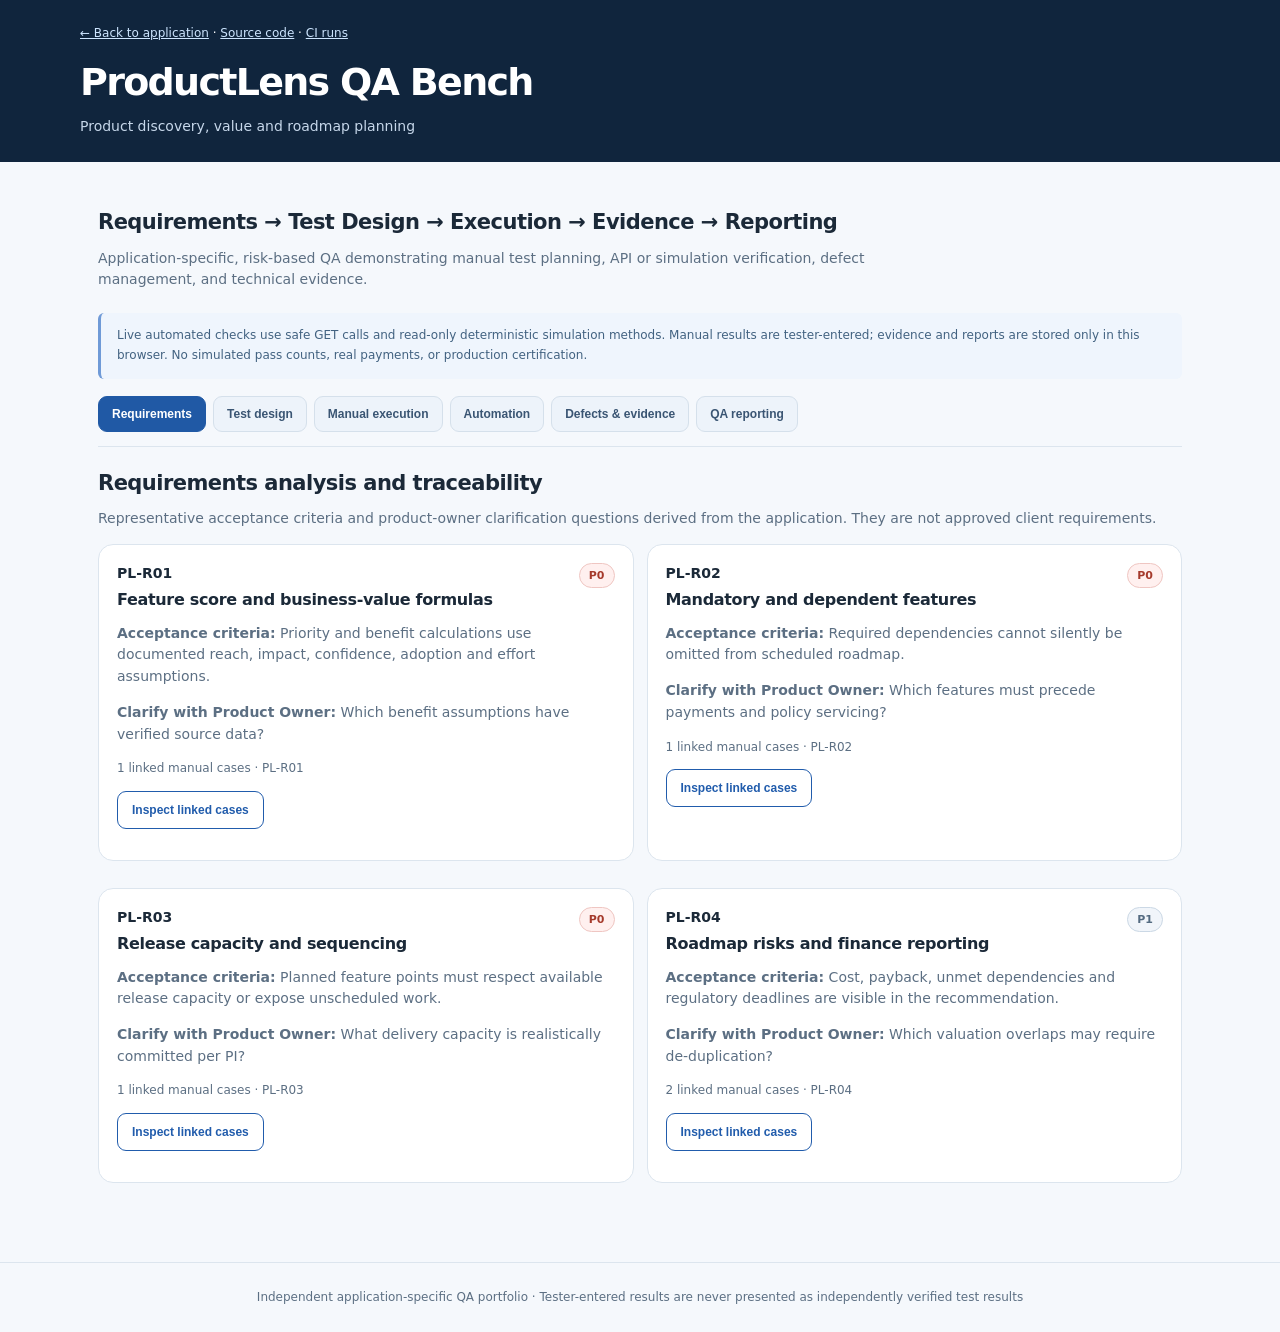
==== ProductLens/qa-bench.html @ db6dcf18 "Place QA workbench in existing deployed application directory" ====
<!doctype html>
<html lang="en"><head><meta charset="utf-8"><meta name="viewport" content="width=device-width,initial-scale=1"><meta name="robots" content="noindex"><title>ProductLens | QA Engineering Workbench</title>
<style>
:root{color-scheme:light;--ink:#1b2938;--muted:#5c6f83;--line:#dce5ee;--blue:#215cac;--paper:#fff;--bg:#f5f8fc;--green:#147b5c;--red:#a82e3e;--amber:#a65d00}
*{box-sizing:border-box}body{margin:0;background:var(--bg);color:var(--ink);font:14px/1.55 system-ui,-apple-system,Segoe UI,sans-serif}a{color:var(--blue)}header{background:#10253d;color:white;padding:24px max(18px,calc((100vw - 1120px)/2))}header a{color:#cde5ff}header .crumb{font-size:12px;margin-bottom:10px}.wrap{max-width:1120px;margin:auto;padding:24px 18px 65px}h1{margin:0 0 5px;font-size:clamp(27px,4vw,38px);letter-spacing:-.045em}h2{font-size:21px;letter-spacing:-.025em;margin:0 0 9px}h3{font-size:16px;letter-spacing:-.02em;margin:0 0 10px}h4{font-size:14px;margin:7px 0}p{margin:5px 0 14px;color:var(--muted)}.sub{color:#c6d7ea}.small{font-size:12px}.panel{background:white;border:1px solid var(--line);border-radius:15px;padding:18px;margin-bottom:14px;min-width:0}.intro{padding:20px 0 8px}.intro p{max-width:850px}.note{border-left:3px solid #6f9ad7;background:#eff5fd;color:#426281;padding:13px 16px;border-radius:6px;margin-bottom:17px;font-size:12px;line-height:1.65}.tabs{display:flex;flex-wrap:wrap;gap:7px;border-bottom:1px solid var(--line);padding:0 0 14px;margin:15px 0 20px}.tabs button{border:1px solid #d5e0eb;background:#edf3fa;padding:10px 13px;border-radius:9px;font-weight:700;color:#3a5573;cursor:pointer;font-size:12px}.tabs button[aria-selected="true"]{background:#2059a5;color:#fff;border-color:#2059a5}.grid{display:grid;grid-template-columns:repeat(2,minmax(0,1fr));gap:13px}.row{display:flex;gap:14px;align-items:flex-start;justify-content:space-between}.row>*{min-width:0}.actions{display:flex;gap:9px;flex-wrap:wrap;margin:13px 0}.btn{background:#215cac;border:1px solid #215cac;color:#fff;border-radius:9px;padding:10px 14px;font-size:12px;font-weight:700;cursor:pointer;min-height:38px}.btn.alt{background:#fff;color:#215cac}.btn:disabled{opacity:.6;cursor:default}.tag{border:1px solid #cbd8e5;border-radius:30px;padding:3px 9px;font-size:11px;font-weight:800;color:#546b81;background:#f1f5fa;display:inline-block}.tag.p0,.tag.failed{background:#fff0ef;color:#a53a2c;border-color:#efc6c2}.tag.passed{background:#ebf7f0;color:#16734b;border-color:#bee3cc}.tag.blocked{background:#fff3e2;color:#a36813;border-color:#ecd4b0}.fine{font-size:12px;color:var(--muted)}.line{padding:13px 0;border-bottom:1px solid var(--line)}.line:last-child{border:0}.line p{font-size:13px;line-height:1.65}.cardlinks{display:flex;gap:14px;flex-wrap:wrap;font-size:12px;font-weight:650}.cardlinks a{white-space:normal}.metrics{display:grid;grid-template-columns:repeat(5,minmax(0,1fr));gap:10px;margin-bottom:18px}.metric{background:#fff;border:1px solid var(--line);border-radius:11px;padding:12px}.metric strong{display:block;font-size:28px}.metric span{font-size:11px;color:var(--muted)}label{display:block;font-size:12px;font-weight:750;margin:11px 0}input,select,textarea{font:inherit;width:100%;border:1px solid #c5d4e5;border-radius:8px;padding:10px;background:white;color:var(--ink);margin:5px 0 0}input[type=file]{font-size:12px}textarea{resize:vertical}pre{background:#111f34;color:#d8ebf9;border-radius:9px;overflow:auto;padding:14px;font-size:11px;line-height:1.65;white-space:pre-wrap;overflow-wrap:anywhere}.teststep{white-space:pre-line;color:#354e68;line-height:1.7;font-size:13px}.status{font-weight:750}.status.passed{color:var(--green)}.status.failed{color:var(--red)}.status.blocked{color:var(--amber)}.state{font-weight:650;margin-left:6px}.two{display:grid;grid-template-columns:1.15fr .85fr;gap:14px}table{width:100%;border-collapse:collapse;font-size:12px}td,th{border-bottom:1px solid var(--line);text-align:left;padding:10px;vertical-align:top}th{background:#f5f8fc;color:#4d667c}.tablewrap{overflow:auto;max-width:100%}#notice:not(:empty){padding:11px 14px;margin:14px 0;background:#e9f5ed;border:1px solid #c0dfc8;border-radius:9px;color:#24563d}footer{padding:25px;border-top:1px solid var(--line);text-align:center;font-size:12px;color:var(--muted)}button:focus-visible,input:focus-visible,a:focus-visible,select:focus-visible,textarea:focus-visible{outline:3px solid #77a5dc;outline-offset:2px}
@media(max-width:780px){.two,.grid{grid-template-columns:1fr}.metrics{grid-template-columns:repeat(3,minmax(0,1fr))}}
@media(max-width:520px){.tabs{display:grid;grid-template-columns:repeat(2,minmax(0,1fr))}.tabs button{padding:10px 6px}.wrap{padding:16px 12px 45px}.panel{padding:14px}.metrics{grid-template-columns:repeat(2,minmax(0,1fr))}.row{display:block}h1{font-size:27px}}</style></head><body><header><div class="crumb"><a id="app-link" href="/">← Back to application</a> · <a id="source-link" target="_blank" rel="noopener noreferrer" href="#">Source code</a> · <a id="ci-link" target="_blank" rel="noopener noreferrer" href="#">CI runs</a></div><h1 id="project-title">QA Engineering Workbench</h1><div id="project-sub" class="sub"></div></header>
<main class="wrap"><div class="intro"><h2>Requirements → Test Design → Execution → Evidence → Reporting</h2><p>Application-specific, risk-based QA demonstrating manual test planning, API or simulation verification, defect management, and technical evidence.</p></div><div class="note">Live automated checks use safe GET calls and read-only deterministic simulation methods. Manual results are tester-entered; evidence and reports are stored only in this browser. No simulated pass counts, real payments, or production certification.</div><div class="tabs" role="tablist" aria-label="QA lifecycle sections"><button data-tab="requirements" aria-selected="true">Requirements</button><button data-tab="cases" aria-selected="false">Test design</button><button data-tab="manual" aria-selected="false">Manual execution</button><button data-tab="automation" aria-selected="false">Automation</button><button data-tab="defects" aria-selected="false">Defects & evidence</button><button data-tab="report" aria-selected="false">QA reporting</button></div><div id="notice" role="status" aria-live="polite"></div><div id="app"></div></main><footer>Independent application-specific QA portfolio · Tester-entered results are never presented as independently verified test results</footer>
<script id="qa-config" type="application/json">{"name":"ProductLens","slug":"productlens","domain":"Product discovery, value and roadmap planning","url":"https://productlens-ab9d.onrender.com/","repository":"productlens","sourceUrl":"https://github.com/sachintechpro/productlens","sourceTestsUrl":"https://github.com/sachintechpro/productlens/tree/main/ProductLens/tests","ciUrl":"https://github.com/sachintechpro/productlens/actions","requirements":[{"id":"PL-R01","title":"Feature score and business-value formulas","risk":"P0","acceptance":"Priority and benefit calculations use documented reach, impact, confidence, adoption and effort assumptions.","clarify":"Which benefit assumptions have verified source data?"},{"id":"PL-R02","title":"Mandatory and dependent features","risk":"P0","acceptance":"Required dependencies cannot silently be omitted from scheduled roadmap.","clarify":"Which features must precede payments and policy servicing?"},{"id":"PL-R03","title":"Release capacity and sequencing","risk":"P0","acceptance":"Planned feature points must respect available release capacity or expose unscheduled work.","clarify":"What delivery capacity is realistically committed per PI?"},{"id":"PL-R04","title":"Roadmap risks and finance reporting","risk":"P1","acceptance":"Cost, payback, unmet dependencies and regulatory deadlines are visible in the recommendation.","clarify":"Which valuation overlaps may require de-duplication?"}],"cases":[{"id":"PL-T01","req":"PL-R01","title":"Validate feature priority scoring","level":"Unit / financial","priority":"P0","pre":"Load default feature catalog.","steps":"1. Select feature and note reach, impact, confidence, points.\n2. Independently recompute expected priority.\n3. Compare displayed score.\n4. Adjust confidence and repeat.","expected":"Scores change consistently with inputs and do not use unbounded confidence."},{"id":"PL-T02","req":"PL-R02","title":"Missing prerequisite blocks dependent delivery","level":"Negative / E2E","priority":"P0","pre":"Choose dependent policy or vehicle feature.","steps":"1. Select downstream feature.\n2. Remove its prerequisite.\n3. Generate release plan.\n4. Inspect dependency warnings.","expected":"Prerequisite constraints are enforced or clearly surfaced; no invisible bypass."},{"id":"PL-T03","req":"PL-R03","title":"Over-capacity release is identified","level":"Boundary / planning","priority":"P0","pre":"Initial planned capacity exists.","steps":"1. Select more features than one release can hold.\n2. Recalculate sequencing.\n3. Review unscheduled work and capacity gaps.","expected":"No plan quietly exceeds defined capacity without showing a constraint."},{"id":"PL-T04","req":"PL-R04","title":"Mandatory deadline conflicts","level":"SIT / governance","priority":"P1","pre":"Regulatory milestone modeled.","steps":"1. Change feature selection to delay mandatory scope.\n2. Inspect status and warnings.\n3. Restore prerequisite items.","expected":"Deadline risks and omitted mandatory items remain explicit."},{"id":"PL-T05","req":"PL-R04","title":"Benefit totals and payback reconcile","level":"Functional / analytics","priority":"P1","pre":"Baseline roadmap selected.","steps":"1. Record annual benefits and planned costs.\n2. Apply adoption multiplier.\n3. Compare summary payback and total benefits to per-feature calculations.","expected":"Financial indicators agree with assumptions without hiding overlapping benefits."}],"automatic":[{"id":"PL-A01","title":"Product roadmap UI returns HTML","kind":"http","path":"/","expectStatus":200,"contains":"ProductLens","level":"Production smoke"},{"id":"PL-A02","title":"Feature scoring module is served","kind":"http","path":"/engine.mjs","expectStatus":200,"contains":"score","level":"Source integrity"},{"id":"PL-A03","title":"Simulation returns release sequence","kind":"esm","module":"./engine.mjs","fn":"simulate","expectKey":"releases","expectType":"object","level":"Roadmap engine"},{"id":"PL-A04","title":"Simulation reports planned cost","kind":"esm","module":"./engine.mjs","fn":"simulate","expectKey":"plannedCost","expectType":"number","level":"Financial rules"},{"id":"PL-A05","title":"Simulation reports selected feature count","kind":"esm","module":"./engine.mjs","fn":"simulate","expectKey":"selectedCount","expectType":"number","level":"Portfolio rules"}],"caveats":"ProductLens is a portfolio simulation using fictional data. Live checks are safe and read-only; manual verdicts require actual execution and evidence."}</script><script>
(() => {
'use strict';
const C=JSON.parse(document.getElementById('qa-config').textContent);
const KEY='qa-bench:'+C.slug+':v1';let state={executions:[],defects:[],evidence:[],customCases:[],auto:{}};
try{const p=JSON.parse(localStorage.getItem(KEY)||'{}');if(p&&typeof p==='object'){for(const k of Object.keys(state))if(p[k]&& (Array.isArray(state[k])?Array.isArray(p[k]):typeof p[k]==='object'))state[k]=p[k];}}catch{}
let tab='requirements',selected=(C.cases[0]||{}).id||'',showCase='',running=false;
const esc=s=>String(s==null?'':s).replace(/[&<>"']/g,ch=>({'&':'&amp;','<':'&lt;','>':'&gt;','"':'&quot;','\'':'&#39;'}[ch]));
const fmt=x=>esc(JSON.stringify(x,null,2));const cases=()=>[...C.cases,...state.customCases];
const latest=id=>state.executions.find(x=>x.caseId===id);
const count=(k)=>state.executions.filter((x,i,a)=>a.findIndex(v=>v.caseId===x.caseId)===i&&x.status===k).length;
const total=()=>cases().length;const completed=()=>new Set(state.executions.map(x=>x.caseId)).size;
function save(){try{localStorage.setItem(KEY,JSON.stringify(state));return true}catch{note('Browser storage unavailable; export your report.');return false}}
function note(s){document.querySelector('#notice').textContent=s}
function tag(v){const t=String(v||'Not run');return '<span class="tag '+(t==='P0'?'p0':t.toLowerCase().replaceAll(' ','-'))+'">'+esc(t)+'</span>'}
function renderReq(){return '<h2>Requirements analysis and traceability</h2><p>Representative acceptance criteria and product-owner clarification questions derived from the application. They are not approved client requirements.</p><div class="grid">'+C.requirements.map(r=>'<article class="panel"><div class="row"><strong>'+esc(r.id)+'</strong>'+tag(r.risk)+'</div><h3>'+esc(r.title)+'</h3><p><b>Acceptance criteria:</b> '+esc(r.acceptance)+'</p><p><b>Clarify with Product Owner:</b> '+esc(r.clarify)+'</p><div class="fine">'+cases().filter(c=>c.req===r.id).length+' linked manual cases · '+esc(r.id)+'</div><div class="actions"><button class="btn alt" data-act="req" data-id="'+esc(r.id)+'">Inspect linked cases</button></div></article>').join('')+'</div>'}
function listCases(){const req=showCase||'', filtered=cases().filter(x=>!req||x.req===req);
return '<h2>Test design repository</h2><p>Application-specific functional, integration, boundary, negative, E2E, and reliability scenarios. Tests here are specifications until executed and evidenced.</p><div class="actions"><button class="btn" data-act="add-case">+ Write test case</button><button class="btn alt" data-act="all-cases">Show all cases</button></div><div id="new-case"></div><div class="grid">'+filtered.map(x=>'<article class="panel"><div class="row"><strong>'+esc(x.id)+'</strong>'+tag(x.priority)+'</div><h3>'+esc(x.title)+'</h3><p>'+esc(x.req)+' · '+esc(x.level)+'</p><p><b>Expected:</b> '+esc(x.expected)+'</p><div class="actions"><button class="btn alt" data-act="open-case" data-id="'+esc(x.id)+'">Steps / execute</button></div></article>').join('')+'</div>'}
function detail(c){return '<article class="panel"><div class="row"><h3>'+esc(c.id)+' — '+esc(c.title)+'</h3>'+tag(c.priority)+'</div><p>'+esc(c.req)+' · '+esc(c.level)+'</p><p><b>Preconditions</b><br>'+esc(c.pre)+'</p><p><b>Steps</b></p><div class="teststep">'+esc(c.steps)+'</div><p><b>Expected result</b><br>'+esc(c.expected)+'</p><div class="cardlinks"><a target="_blank" rel="noopener noreferrer" href="'+esc(C.url)+'">Open application under test ↗</a></div></article>'}
function manual(){const c=cases().find(x=>x.id===selected)||cases()[0];if(!c)return '<p>No test cases configured.</p>';
return '<h2>Manual QA execution</h2><p>Execute actual steps against the application, enter observations, and capture evidence. These are tester-entered verdicts, not independently verified test outcomes.</p><div class="two"><div><label>Choose case<select id="case-select">'+cases().map(x=>'<option value="'+esc(x.id)+'" '+(x.id===c.id?'selected':'')+'>'+esc(x.id+' · '+x.title)+'</option>').join('')+'</select></label>'+detail(c)+'</div><form class="panel" id="manual-form"><h3>Record an actual test run</h3><label>Execution result<select name="status" required><option value="">Select</option><option>Passed</option><option>Failed</option><option>Blocked</option></select></label><label>Actual result and comparison<textarea name="actual" rows="4" required placeholder="Observed response, state, calculations, and discrepancies"></textarea></label><label>Environment and notes<textarea name="notes" rows="3" placeholder="Browser/device/version, test data, defects"></textarea></label><button class="btn" type="submit">Save manual execution</button><p class="fine">Stored only in this browser. Every verdict is human-entered.</p><hr><label>Screenshot, video, trace or log<input id="evidence-upload" type="file" accept="image/*,video/*,.json,.txt,.log" multiple></label><p class="fine">Evidence saved in local browser IndexedDB, max 15 MB per attachment.</p><button class="btn alt" type="button" data-act="log-defect">Log defect</button></form></div><h3>Recent manual records</h3>'+execTable(state.executions.filter(x=>x.caseId===c.id).slice(0,8))}
function execTable(arr){if(!arr.length)return '<p class="note">Not run. No execution verdict has been claimed.</p>';return '<div class="panel tablewrap"><table><thead><tr><th>Test</th><th>Result</th><th>Timestamp</th><th>Actual observations</th></tr></thead><tbody>'+arr.map(x=>'<tr><td>'+esc(x.caseId)+'</td><td>'+tag(x.status)+'</td><td>'+esc(new Date(x.time).toLocaleString())+'</td><td>'+esc(x.actual)+'</td></tr>').join('')+'</tbody></table></div>'}
function auto(){return '<h2>Executable application-specific QA checks</h2><p>Run only safe, read-only checks of this application and inspect the actual HTTP response or imported deterministic engine output. Tests begin Not run; nothing is pre-marked passed.</p><div class="actions"><button class="btn" data-act="run-all" '+(running?'disabled':'')+'>Run all safe checks</button><button class="btn alt" data-act="reset-auto">Reset outcomes</button><a class="btn alt" target="_blank" rel="noopener noreferrer" href="'+esc(C.sourceTestsUrl)+'">Existing source tests ↗</a><a class="btn alt" target="_blank" rel="noopener noreferrer" href="'+esc(C.ciUrl)+'">CI evidence ↗</a></div><div class="panel"><p class="fine">Live HTTP and JavaScript results are generated by this visitor’s current run. These smoke/business-rule checks are not substitutes for full Selenium browser journeys, cross-device validation, load/security testing, or production sign-off.</p></div>'+C.automatic.map(t=>{const r=state.auto[t.id];return '<article class="panel"><div class="row"><div><strong>'+esc(t.id)+' — '+esc(t.title)+'</strong><p>'+esc(t.level)+' · '+esc(t.kind.toUpperCase())+'</p></div>'+(r?tag(r.status):tag('Not run'))+'</div><button class="btn alt" data-act="run-one" data-id="'+esc(t.id)+'" '+(running?'disabled':'')+'>▶ Run check</button>'+(r?'<details><summary>Technical proof — '+esc(r.elapsed)+' ms</summary><pre>'+fmt({request:r.request,actual:r.actual,assertion:r.assertion,time:r.time})+'</pre></details>':'<p class="fine">Not executed in this browser.</p>')+'</article>'}).join('')}
function defects(){return '<h2>Defect tracking and evidence</h2><p>Log defects with severity, exact reproduction steps, expected/actual behavior, and retest status. No unresolved defects are fabricated.</p><button class="btn" data-act="log-defect">+ Log defect</button><div id="new-defect"></div><h3>Recorded defect history</h3>'+(state.defects.length?state.defects.map(d=>'<div class="panel row"><div><strong>'+esc(d.id)+' — '+esc(d.title)+'</strong><p>'+esc(d.caseId)+' · '+esc(d.severity)+'</p><p>'+esc(d.description)+'</p><small>'+esc(new Date(d.time).toLocaleString())+'</small></div><label style="min-width:140px">Status<select data-defect="'+esc(d.id)+'">'+['Open','In progress','Fixed awaiting retest','Verified','Closed'].map(s=>'<option '+(d.status===s?'selected':'')+'>'+s+'</option>').join('')+'</select></label></div>').join(''):'<p class="note">No browser-local defects recorded.</p>')+'<h3>Saved screenshots, video and logs</h3>'+(state.evidence.length?state.evidence.map(e=>'<div class="panel row"><div><strong>'+esc(e.name)+'</strong><p>'+esc(e.caseId)+' · '+esc(e.size)+' bytes · '+esc(e.time)+'</p></div><button class="btn alt" data-act="view-evidence" data-id="'+esc(e.id)+'">Open evidence</button></div>').join(''):'<p class="note">No evidence attachments saved in this browser.</p>')}
function report(){const p=count('Passed'),f=count('Failed'),b=count('Blocked'),pending=total()-completed();const autoDone=Object.keys(state.auto).length,autoPass=Object.values(state.auto).filter(x=>x.status==='Passed').length;
return '<h2>QA execution & leadership summary</h2><p>Manual and automation results are reported separately. Portfolio specifications do not count as executed tests.</p><div class="metrics"><div class="metric"><strong>'+total()+'</strong><span>Manual cases</span></div><div class="metric"><strong>'+p+'</strong><span>Manual passed</span></div><div class="metric"><strong>'+f+'</strong><span>Manual failed</span></div><div class="metric"><strong>'+b+'</strong><span>Manual blocked</span></div><div class="metric"><strong>'+pending+'</strong><span>Not run</span></div></div><div class="grid"><div class="panel"><h3>Automation results</h3><p><strong>'+autoPass+' / '+autoDone+'</strong> executed checks passed; '+(C.automatic.length-autoDone)+' not yet run.</p><p><b>Open/retest defects:</b> '+state.defects.filter(x=>!['Closed','Verified'].includes(x.status)).length+'</p><p><b>Release recommendation:</b> Conditional / portfolio demonstration only. Review actual failures and external evidence before any production sign-off.</p></div><div class="panel"><h3>Publish QA evidence</h3><p>Export tester-entered manual outcomes, safe technical execution proof, defects, requirements and evidence metadata. Screenshot/video files remain browser-local and are not embedded in this export.</p><div class="actions"><button class="btn" data-act="export-json">Export QA report (JSON)</button><button class="btn alt" data-act="export-csv">Export CSV</button></div></div></div><h3>Recent test executions</h3>'+execTable(state.executions.slice(0,12))+'<p class="fine">'+esc(C.caveats)+'</p>'}
const panels={requirements:renderReq,cases:listCases,manual,automation:auto,defects,report};
function draw(){document.getElementById('app').innerHTML=panels[tab]();document.querySelectorAll('[data-tab]').forEach(b=>b.setAttribute('aria-selected',String(b.dataset.tab===tab)))}
function switchTab(t){tab=t;note('');draw();window.scrollTo({top:document.querySelector('.tabs').offsetTop-15,behavior:'smooth'})}
function readByKey(obj,path){return String(path||'').split('.').filter(Boolean).reduce((o,k)=>o?.[k],obj)}
async function execute(t){const start=performance.now(),when=new Date().toISOString();let passed=false,actual={},request={},assertion='';try{
if(t.kind==='http'){const path=t.path;request={method:'GET',path,credentials:'omit',expectedStatus:t.expectStatus};const r=await fetch(path,{method:'GET',credentials:'omit',cache:'no-store',redirect:'follow'});const ct=r.headers.get('content-type')||'';let body=null,text='';if(ct.includes('json')){try{body=await r.json()}catch(e){text='Invalid JSON: '+e.message}}else{text=(await r.text()).slice(0,15000)};actual={status:r.status,contentType:ct,preview:body===null?text.slice(0,900):JSON.stringify(body).slice(0,900)};passed=r.status===t.expectStatus;assertion='HTTP '+r.status+' expected '+t.expectStatus;if(passed&&t.contains){passed=(text||JSON.stringify(body)).includes(t.contains);assertion+='; body contains '+JSON.stringify(t.contains)+': '+passed}if(passed&&t.expectKey){const val=readByKey(body,t.expectKey);passed=val!==undefined&&(!t.expectType||typeof val===t.expectType);assertion+='; '+t.expectKey+' '+t.expectType+': '+passed}}
else if(t.kind==='esm'){request={module:t.module,method:t.fn,expectedProperty:t.expectKey};const mod=await import(t.module+'?qa='+encodeURIComponent(when));const fn=mod[t.fn];if(typeof fn!=='function')throw Error('Export '+t.fn+' unavailable');const out=fn();const v=readByKey(out,t.expectKey);actual={property:t.expectKey,value:v,keys:Object.keys(out||{}).slice(0,15)};passed=v!==undefined&&(!t.expectType||typeof v===t.expectType);assertion='Imported real engine and evaluated '+t.expectKey+': '+passed}
else throw Error('Unsupported automated test type');
}catch(e){actual={error:e.message};assertion='Test execution error: '+e.message}
return {status:passed?'Passed':'Failed',request,actual,assertion,time:when,elapsed:+(performance.now()-start).toFixed(1)}
}
async function runAll(ids){if(running)return;running=true;note('Running safe read-only checks…');draw();for(const t of C.automatic.filter(x=>ids.includes(x.id))){state.auto[t.id]=await execute(t);save();draw()}running=false;draw();const fail=ids.filter(id=>state.auto[id]?.status==='Failed').length;note('Executed '+ids.length+' real checks; '+fail+' failed. View technical proof for details.')}
function dl(name,content,mime){const blob=new Blob([content],{type:mime});const u=URL.createObjectURL(blob),a=document.createElement('a');a.href=u;a.download=name;a.click();setTimeout(()=>URL.revokeObjectURL(u),12000)}
function csvVal(v){return '"'+String(v==null?'':v).replaceAll('"','""')+'"'}
async function storeFile(file){return new Promise((resolve,reject)=>{const r=indexedDB.open('qa-bench-evidence:'+C.slug,1);r.onupgradeneeded=()=>r.result.createObjectStore('files',{keyPath:'id'});r.onerror=()=>reject(r.error);r.onsuccess=()=>{const db=r.result,id=Date.now().toString(36)+Math.random().toString(36).slice(2,6);const tx=db.transaction('files','readwrite');tx.objectStore('files').put({id,blob:file});tx.oncomplete=()=>{db.close();resolve(id)};tx.onerror=()=>reject(tx.error)}})}
async function openFile(id){return new Promise((resolve,reject)=>{const r=indexedDB.open('qa-bench-evidence:'+C.slug,1);r.onerror=()=>reject(r.error);r.onsuccess=()=>{const db=r.result;if(!db.objectStoreNames.contains('files')){db.close();reject(Error('No stored files'));return}const req=db.transaction('files').objectStore('files').get(id);req.onsuccess=()=>{db.close();resolve(req.result?.blob)};req.onerror=()=>reject(req.error)}})}
document.addEventListener('click',async e=>{const tabNode=e.target.closest('[data-tab]');if(tabNode){switchTab(tabNode.dataset.tab);return}const btn=e.target.closest('[data-act]');if(!btn)return;const a=btn.dataset.act;
if(a==='req'){showCase=btn.dataset.id;switchTab('cases')}else if(a==='all-cases'){showCase='';draw()}else if(a==='open-case'){selected=btn.dataset.id;switchTab('manual')}else if(a==='run-all'){await runAll(C.automatic.map(x=>x.id))}else if(a==='run-one'){await runAll([btn.dataset.id])}else if(a==='reset-auto'){state.auto={};save();draw();note('Automated results reset. No application data changed.')}
else if(a==='add-case'){document.getElementById('new-case').innerHTML='<form class="panel" id="custom-form"><h3>Author a manual test case</h3><label>Requirement<select name="req">'+C.requirements.map(r=>'<option>'+esc(r.id)+'</option>').join('')+'</select></label><label>Title<input name="title" required maxlength="130"></label><label>Preconditions<textarea name="pre" required></textarea></label><label>Steps<textarea name="steps" rows="4" required></textarea></label><label>Expected result<textarea name="expected" required></textarea></label><label>Level<input name="level" value="Functional / E2E" required></label><button class="btn">Save case</button></form>'}
else if(a==='log-defect'){switchTab('defects');document.getElementById('new-defect').innerHTML='<form class="panel" id="defect-form"><h3>Log defect</h3><label>Test case<select name="caseId">'+cases().map(c=>'<option>'+esc(c.id)+'</option>').join('')+'</select></label><label>Title<input name="title" required maxlength="130"></label><label>Severity<select name="severity"><option>Critical</option><option>High</option><option selected>Medium</option><option>Low</option></select></label><label>Reproduction steps, expected versus actual<textarea name="description" rows="4" required></textarea></label><button class="btn">Save defect</button></form>'}
else if(a==='view-evidence'){try{const f=await openFile(btn.dataset.id);if(!f)throw Error('File missing from this browser');const u=URL.createObjectURL(f);window.open(u,'_blank','noopener');setTimeout(()=>URL.revokeObjectURL(u),60000)}catch(err){note('Evidence unavailable: '+err.message)}}
else if(a==='export-json'){dl(C.slug+'-qa-report.json',JSON.stringify({application:C.name,exported:new Date().toISOString(),source:'tester-entered browser-local QA and actual read-only checks',requirements:C.requirements,testCases:cases(),manualExecutions:state.executions,automatedResults:state.auto,defects:state.defects,evidenceMetadata:state.evidence,limitations:C.caveats},null,2),'application/json')}
else if(a==='export-csv'){const rows=[['Test ID','Status','Timestamp','Actual Result','Notes'],...state.executions.map(x=>[x.caseId,x.status,x.time,x.actual,x.notes])];dl(C.slug+'-qa-executions.csv',rows.map(x=>x.map(csvVal).join(',')).join('\r\n'),'text/csv')}})
document.addEventListener('change',async e=>{if(e.target.id==='case-select'){selected=e.target.value;draw()}if(e.target.hasAttribute('data-defect')){const d=state.defects.find(x=>x.id===e.target.dataset.defect);if(d){d.status=e.target.value;save();draw()}}if(e.target.id==='evidence-upload'){const files=[...e.target.files];let saved=0;for(const f of files){if(f.size>15*1024*1024){note('Each file must be 15 MB or smaller.');continue}try{const id=await storeFile(f);state.evidence.unshift({id,name:f.name,size:f.size,type:f.type,time:new Date().toISOString(),caseId:selected});saved++}catch(err){note('Could not store '+f.name+': '+err.message)}}if(saved){save();note(saved+' attachment(s) stored in this browser.')}}});
document.addEventListener('submit',e=>{const f=e.target;if(!['manual-form','custom-form','defect-form'].includes(f.id))return;e.preventDefault();const d=Object.fromEntries(new FormData(f).entries());
if(f.id==='manual-form'){if(!d.status||!String(d.actual||'').trim())return;state.executions.unshift({caseId:selected,status:d.status,actual:d.actual,notes:d.notes||'',time:new Date().toISOString()});save();draw();note('Tester-entered manual result saved. This is not an independently executed automated test.')}
if(f.id==='custom-form'){const id='CUSTOM-'+String(state.customCases.length+1).padStart(3,'0');state.customCases.push({id,req:d.req,title:d.title,level:d.level,priority:'P1',pre:d.pre,steps:d.steps,expected:d.expected});selected=id;save();switchTab('manual');note('Custom manual case saved in your browser.')}
if(f.id==='defect-form'){state.defects.unshift({id:'DEF-'+Date.now().toString(36).toUpperCase(),caseId:d.caseId,title:d.title,severity:d.severity,description:d.description,status:'Open',time:new Date().toISOString()});save();draw();note('Defect recorded. Add supporting evidence from Manual QA.')}});
document.getElementById('project-title').textContent=C.name+' QA Bench';document.getElementById('project-sub').textContent=C.domain;document.getElementById('app-link').href=C.url;document.getElementById('source-link').href=C.sourceUrl;document.getElementById('ci-link').href=C.ciUrl;
draw();
})();
</script></body></html>
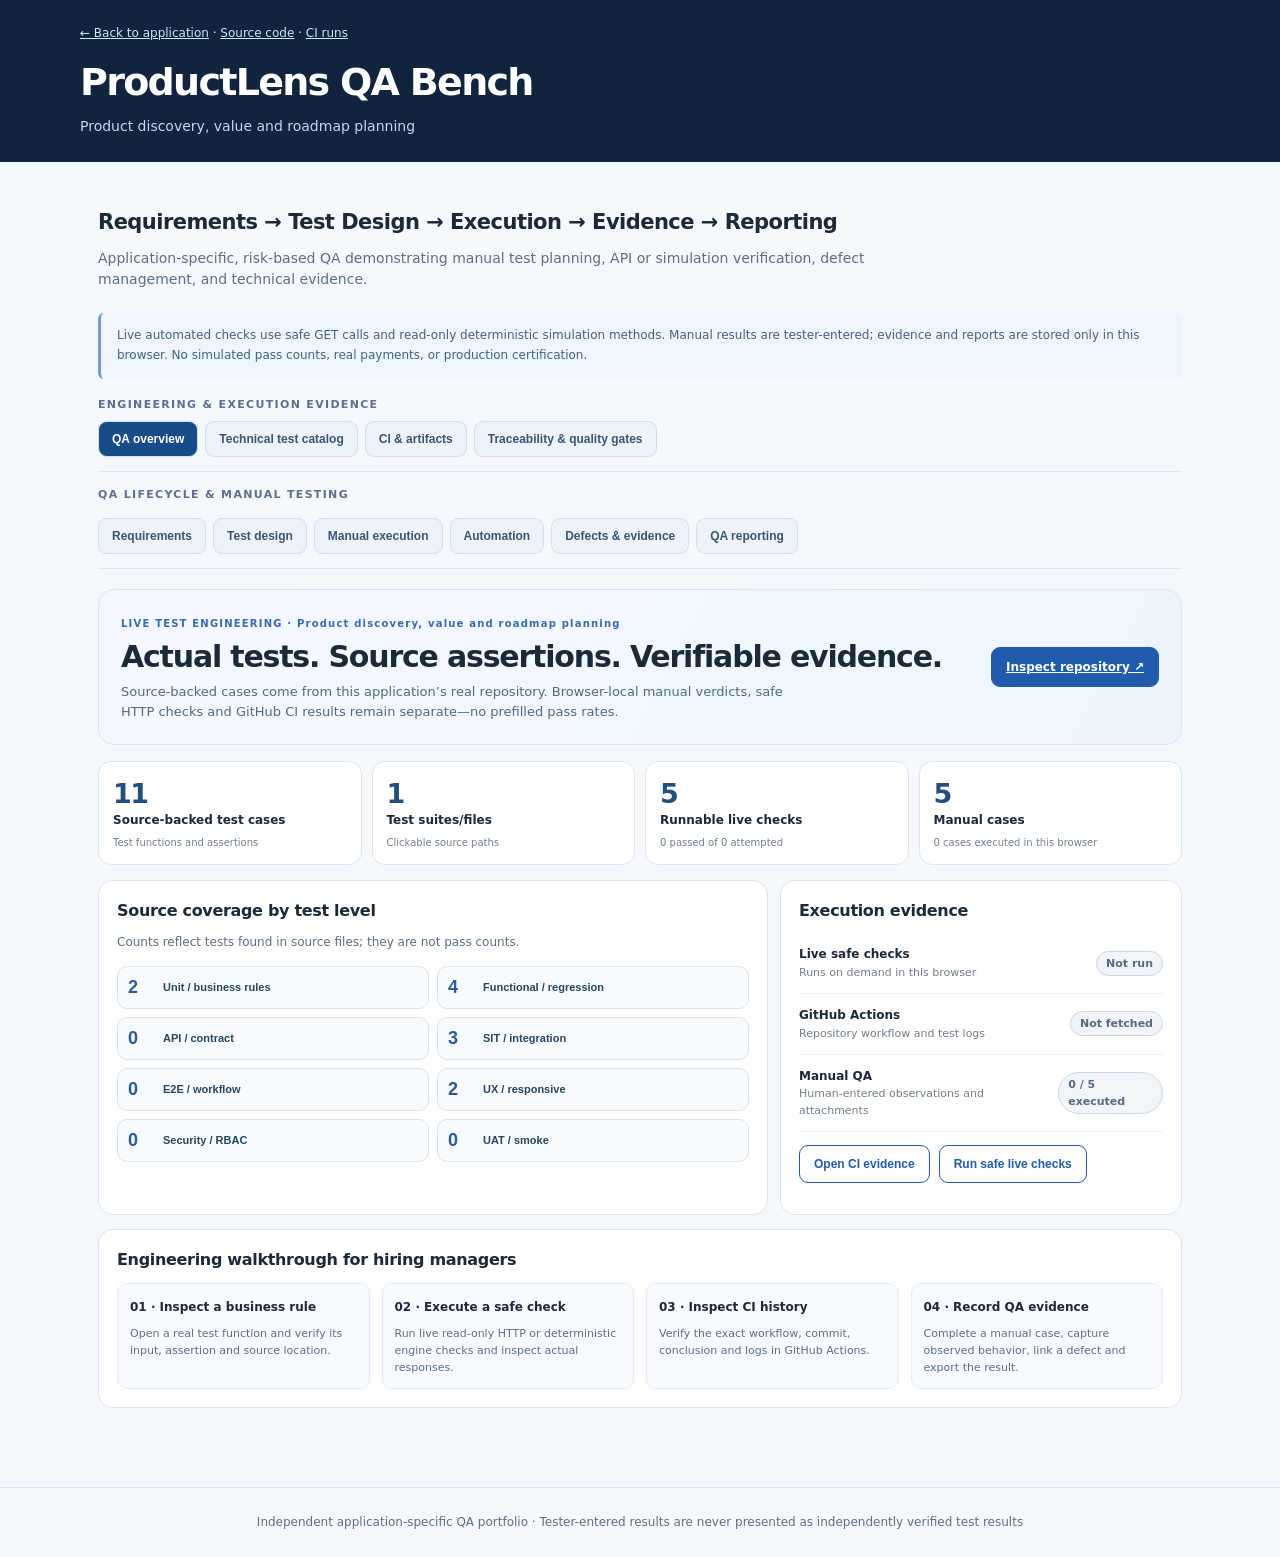
==== commit 4706f56d: "Upgrade QA Bench: source-backed test catalog, CI evidence and traceability; preserve original sectio" ====
--- a/ProductLens/qa-bench.html
+++ b/ProductLens/qa-bench.html
@@ -4,15 +4,53 @@
 :root{color-scheme:light;--ink:#1b2938;--muted:#5c6f83;--line:#dce5ee;--blue:#215cac;--paper:#fff;--bg:#f5f8fc;--green:#147b5c;--red:#a82e3e;--amber:#a65d00}
 *{box-sizing:border-box}body{margin:0;background:var(--bg);color:var(--ink);font:14px/1.55 system-ui,-apple-system,Segoe UI,sans-serif}a{color:var(--blue)}header{background:#10253d;color:white;padding:24px max(18px,calc((100vw - 1120px)/2))}header a{color:#cde5ff}header .crumb{font-size:12px;margin-bottom:10px}.wrap{max-width:1120px;margin:auto;padding:24px 18px 65px}h1{margin:0 0 5px;font-size:clamp(27px,4vw,38px);letter-spacing:-.045em}h2{font-size:21px;letter-spacing:-.025em;margin:0 0 9px}h3{font-size:16px;letter-spacing:-.02em;margin:0 0 10px}h4{font-size:14px;margin:7px 0}p{margin:5px 0 14px;color:var(--muted)}.sub{color:#c6d7ea}.small{font-size:12px}.panel{background:white;border:1px solid var(--line);border-radius:15px;padding:18px;margin-bottom:14px;min-width:0}.intro{padding:20px 0 8px}.intro p{max-width:850px}.note{border-left:3px solid #6f9ad7;background:#eff5fd;color:#426281;padding:13px 16px;border-radius:6px;margin-bottom:17px;font-size:12px;line-height:1.65}.tabs{display:flex;flex-wrap:wrap;gap:7px;border-bottom:1px solid var(--line);padding:0 0 14px;margin:15px 0 20px}.tabs button{border:1px solid #d5e0eb;background:#edf3fa;padding:10px 13px;border-radius:9px;font-weight:700;color:#3a5573;cursor:pointer;font-size:12px}.tabs button[aria-selected="true"]{background:#2059a5;color:#fff;border-color:#2059a5}.grid{display:grid;grid-template-columns:repeat(2,minmax(0,1fr));gap:13px}.row{display:flex;gap:14px;align-items:flex-start;justify-content:space-between}.row>*{min-width:0}.actions{display:flex;gap:9px;flex-wrap:wrap;margin:13px 0}.btn{background:#215cac;border:1px solid #215cac;color:#fff;border-radius:9px;padding:10px 14px;font-size:12px;font-weight:700;cursor:pointer;min-height:38px}.btn.alt{background:#fff;color:#215cac}.btn:disabled{opacity:.6;cursor:default}.tag{border:1px solid #cbd8e5;border-radius:30px;padding:3px 9px;font-size:11px;font-weight:800;color:#546b81;background:#f1f5fa;display:inline-block}.tag.p0,.tag.failed{background:#fff0ef;color:#a53a2c;border-color:#efc6c2}.tag.passed{background:#ebf7f0;color:#16734b;border-color:#bee3cc}.tag.blocked{background:#fff3e2;color:#a36813;border-color:#ecd4b0}.fine{font-size:12px;color:var(--muted)}.line{padding:13px 0;border-bottom:1px solid var(--line)}.line:last-child{border:0}.line p{font-size:13px;line-height:1.65}.cardlinks{display:flex;gap:14px;flex-wrap:wrap;font-size:12px;font-weight:650}.cardlinks a{white-space:normal}.metrics{display:grid;grid-template-columns:repeat(5,minmax(0,1fr));gap:10px;margin-bottom:18px}.metric{background:#fff;border:1px solid var(--line);border-radius:11px;padding:12px}.metric strong{display:block;font-size:28px}.metric span{font-size:11px;color:var(--muted)}label{display:block;font-size:12px;font-weight:750;margin:11px 0}input,select,textarea{font:inherit;width:100%;border:1px solid #c5d4e5;border-radius:8px;padding:10px;background:white;color:var(--ink);margin:5px 0 0}input[type=file]{font-size:12px}textarea{resize:vertical}pre{background:#111f34;color:#d8ebf9;border-radius:9px;overflow:auto;padding:14px;font-size:11px;line-height:1.65;white-space:pre-wrap;overflow-wrap:anywhere}.teststep{white-space:pre-line;color:#354e68;line-height:1.7;font-size:13px}.status{font-weight:750}.status.passed{color:var(--green)}.status.failed{color:var(--red)}.status.blocked{color:var(--amber)}.state{font-weight:650;margin-left:6px}.two{display:grid;grid-template-columns:1.15fr .85fr;gap:14px}table{width:100%;border-collapse:collapse;font-size:12px}td,th{border-bottom:1px solid var(--line);text-align:left;padding:10px;vertical-align:top}th{background:#f5f8fc;color:#4d667c}.tablewrap{overflow:auto;max-width:100%}#notice:not(:empty){padding:11px 14px;margin:14px 0;background:#e9f5ed;border:1px solid #c0dfc8;border-radius:9px;color:#24563d}footer{padding:25px;border-top:1px solid var(--line);text-align:center;font-size:12px;color:var(--muted)}button:focus-visible,input:focus-visible,a:focus-visible,select:focus-visible,textarea:focus-visible{outline:3px solid #77a5dc;outline-offset:2px}
 @media(max-width:780px){.two,.grid{grid-template-columns:1fr}.metrics{grid-template-columns:repeat(3,minmax(0,1fr))}}
-@media(max-width:520px){.tabs{display:grid;grid-template-columns:repeat(2,minmax(0,1fr))}.tabs button{padding:10px 6px}.wrap{padding:16px 12px 45px}.panel{padding:14px}.metrics{grid-template-columns:repeat(2,minmax(0,1fr))}.row{display:block}h1{font-size:27px}}</style></head><body><header><div class="crumb"><a id="app-link" href="/">← Back to application</a> · <a id="source-link" target="_blank" rel="noopener noreferrer" href="#">Source code</a> · <a id="ci-link" target="_blank" rel="noopener noreferrer" href="#">CI runs</a></div><h1 id="project-title">QA Engineering Workbench</h1><div id="project-sub" class="sub"></div></header>
-<main class="wrap"><div class="intro"><h2>Requirements → Test Design → Execution → Evidence → Reporting</h2><p>Application-specific, risk-based QA demonstrating manual test planning, API or simulation verification, defect management, and technical evidence.</p></div><div class="note">Live automated checks use safe GET calls and read-only deterministic simulation methods. Manual results are tester-entered; evidence and reports are stored only in this browser. No simulated pass counts, real payments, or production certification.</div><div class="tabs" role="tablist" aria-label="QA lifecycle sections"><button data-tab="requirements" aria-selected="true">Requirements</button><button data-tab="cases" aria-selected="false">Test design</button><button data-tab="manual" aria-selected="false">Manual execution</button><button data-tab="automation" aria-selected="false">Automation</button><button data-tab="defects" aria-selected="false">Defects & evidence</button><button data-tab="report" aria-selected="false">QA reporting</button></div><div id="notice" role="status" aria-live="polite"></div><div id="app"></div></main><footer>Independent application-specific QA portfolio · Tester-entered results are never presented as independently verified test results</footer>
-<script id="qa-config" type="application/json">{"name":"ProductLens","slug":"productlens","domain":"Product discovery, value and roadmap planning","url":"https://productlens-ab9d.onrender.com/","repository":"productlens","sourceUrl":"https://github.com/sachintechpro/productlens","sourceTestsUrl":"https://github.com/sachintechpro/productlens/tree/main/ProductLens/tests","ciUrl":"https://github.com/sachintechpro/productlens/actions","requirements":[{"id":"PL-R01","title":"Feature score and business-value formulas","risk":"P0","acceptance":"Priority and benefit calculations use documented reach, impact, confidence, adoption and effort assumptions.","clarify":"Which benefit assumptions have verified source data?"},{"id":"PL-R02","title":"Mandatory and dependent features","risk":"P0","acceptance":"Required dependencies cannot silently be omitted from scheduled roadmap.","clarify":"Which features must precede payments and policy servicing?"},{"id":"PL-R03","title":"Release capacity and sequencing","risk":"P0","acceptance":"Planned feature points must respect available release capacity or expose unscheduled work.","clarify":"What delivery capacity is realistically committed per PI?"},{"id":"PL-R04","title":"Roadmap risks and finance reporting","risk":"P1","acceptance":"Cost, payback, unmet dependencies and regulatory deadlines are visible in the recommendation.","clarify":"Which valuation overlaps may require de-duplication?"}],"cases":[{"id":"PL-T01","req":"PL-R01","title":"Validate feature priority scoring","level":"Unit / financial","priority":"P0","pre":"Load default feature catalog.","steps":"1. Select feature and note reach, impact, confidence, points.\n2. Independently recompute expected priority.\n3. Compare displayed score.\n4. Adjust confidence and repeat.","expected":"Scores change consistently with inputs and do not use unbounded confidence."},{"id":"PL-T02","req":"PL-R02","title":"Missing prerequisite blocks dependent delivery","level":"Negative / E2E","priority":"P0","pre":"Choose dependent policy or vehicle feature.","steps":"1. Select downstream feature.\n2. Remove its prerequisite.\n3. Generate release plan.\n4. Inspect dependency warnings.","expected":"Prerequisite constraints are enforced or clearly surfaced; no invisible bypass."},{"id":"PL-T03","req":"PL-R03","title":"Over-capacity release is identified","level":"Boundary / planning","priority":"P0","pre":"Initial planned capacity exists.","steps":"1. Select more features than one release can hold.\n2. Recalculate sequencing.\n3. Review unscheduled work and capacity gaps.","expected":"No plan quietly exceeds defined capacity without showing a constraint."},{"id":"PL-T04","req":"PL-R04","title":"Mandatory deadline conflicts","level":"SIT / governance","priority":"P1","pre":"Regulatory milestone modeled.","steps":"1. Change feature selection to delay mandatory scope.\n2. Inspect status and warnings.\n3. Restore prerequisite items.","expected":"Deadline risks and omitted mandatory items remain explicit."},{"id":"PL-T05","req":"PL-R04","title":"Benefit totals and payback reconcile","level":"Functional / analytics","priority":"P1","pre":"Baseline roadmap selected.","steps":"1. Record annual benefits and planned costs.\n2. Apply adoption multiplier.\n3. Compare summary payback and total benefits to per-feature calculations.","expected":"Financial indicators agree with assumptions without hiding overlapping benefits."}],"automatic":[{"id":"PL-A01","title":"Product roadmap UI returns HTML","kind":"http","path":"/","expectStatus":200,"contains":"ProductLens","level":"Production smoke"},{"id":"PL-A02","title":"Feature scoring module is served","kind":"http","path":"/engine.mjs","expectStatus":200,"contains":"score","level":"Source integrity"},{"id":"PL-A03","title":"Simulation returns release sequence","kind":"esm","module":"./engine.mjs","fn":"simulate","expectKey":"releases","expectType":"object","level":"Roadmap engine"},{"id":"PL-A04","title":"Simulation reports planned cost","kind":"esm","module":"./engine.mjs","fn":"simulate","expectKey":"plannedCost","expectType":"number","level":"Financial rules"},{"id":"PL-A05","title":"Simulation reports selected feature count","kind":"esm","module":"./engine.mjs","fn":"simulate","expectKey":"selectedCount","expectType":"number","level":"Portfolio rules"}],"caveats":"ProductLens is a portfolio simulation using fictional data. Live checks are safe and read-only; manual verdicts require actual execution and evidence."}</script><script>
+@media(max-width:520px){.tabs{display:grid;grid-template-columns:repeat(2,minmax(0,1fr))}.tabs button{padding:10px 6px}.wrap{padding:16px 12px 45px}.panel{padding:14px}.metrics{grid-template-columns:repeat(2,minmax(0,1fr))}.row{display:block}h1{font-size:27px}}
+/* Executable evidence extension, additive to all six original QA Bench sections */
+.qa-tab-group{margin:14px 0 2px}.qa-tab-heading{font-size:11px;color:#5b7090;font-weight:800;letter-spacing:.12em;text-transform:uppercase;margin:12px 0 8px}
+.qa-tab-group .tabs{margin:0 0 14px;border-bottom:1px solid #dce5ee}.qa-tab-group .tabs button{border-color:#cfdfef}
+.qa-tab-group .tabs button[aria-selected=true]{background:#174c89;color:#fff}
+.tech-workbench{max-width:100%;overflow-wrap:anywhere}
+.tech-workbench>.tech-hero{display:flex;align-items:center;justify-content:space-between;gap:20px;padding:22px;border:1px solid #dce5ee;background:linear-gradient(118deg,#f5f9ff,#edf5fc);border-radius:16px;margin-bottom:16px}
+.tech-kicker{font-size:10px;font-weight:800;color:#376ab2;letter-spacing:.12em}
+.tech-hero h2{font-size:clamp(23px,3.3vw,30px);margin:6px 0 7px;line-height:1.17;letter-spacing:-.04em}
+.tech-hero p{max-width:680px;margin:0;color:#536980;font-size:13px}
+.tech-stats{display:grid;grid-template-columns:repeat(4,minmax(0,1fr));gap:10px;margin:15px 0}
+.tech-stat{border:1px solid #dce6f0;background:#fff;border-radius:13px;padding:14px;min-width:0}
+.tech-stat strong{display:block;font-size:27px;letter-spacing:-.06em;line-height:1.3;color:#234e80}
+.tech-stat span,.tech-stat small{display:block}.tech-stat span{font-size:12px;font-weight:700}.tech-stat small{font-size:10px;color:#6f8194;line-height:1.5;margin-top:5px}
+.tech-layout{display:grid;grid-template-columns:1.25fr .75fr;gap:12px}
+.tech-cat-grid{display:grid;grid-template-columns:repeat(2,minmax(0,1fr));gap:8px}
+.tech-cat{border:1px solid #d9e4ee;border-radius:10px;background:#f8fbfe;padding:10px;display:flex;align-items:center;gap:11px;text-align:left;color:#264663;cursor:pointer;min-width:0}
+.tech-cat strong{font-size:18px;color:#295b94;min-width:24px}.tech-cat span{font-size:11px;font-weight:600}
+.tech-evidence-line{display:flex;justify-content:space-between;align-items:center;gap:10px;border-bottom:1px solid #edf1f5;padding:12px 0}
+.tech-evidence-line>div{min-width:0}.tech-evidence-line strong,.tech-evidence-line small{display:block}.tech-evidence-line strong{font-size:12px}.tech-evidence-line small{font-size:11px;color:#6f7e90}
+.tech-walkthrough{display:grid;grid-template-columns:repeat(4,minmax(0,1fr));gap:12px}
+.tech-walkthrough>div{background:#f7faff;border-radius:10px;padding:12px;border:1px solid #e7edf6}.tech-walkthrough strong{font-size:12px}.tech-walkthrough p{font-size:11px;margin:7px 0 0}
+.tech-controls{display:flex;align-items:end;gap:16px;justify-content:space-between;margin:14px 0 18px}
+.tech-controls label{flex:1;max-width:350px}
+.tech-source-list{display:grid;grid-template-columns:1fr;gap:10px}
+.tech-source{margin:0!important;padding:0!important;overflow:hidden}
+.tech-source summary{display:flex;justify-content:space-between;gap:10px;align-items:center;cursor:pointer;padding:13px 16px;list-style-position:inside}
+.tech-source summary::marker{color:#6789b7}
+.tech-source-title{font-size:13px;line-height:1.45;min-width:0}.tech-source-title strong{color:#215cac;margin-right:6px}
+.tech-source-body{padding:4px 16px 16px;border-top:1px solid #edf1f7}
+.tech-tags{display:flex;flex-wrap:wrap;gap:7px;margin-top:11px}.tech-tags>span{border-radius:6px;background:#f1f5f9;color:#456078;padding:4px 8px;font-size:10px}
+.tech-source pre{font-size:11px;line-height:1.6;margin:8px 0 10px;white-space:pre-wrap;word-break:break-word}
+.tech-ci-header{display:flex;align-items:center;justify-content:space-between;gap:12px;margin-bottom:14px}
+.tech-gate-metrics{display:flex;flex-wrap:wrap;gap:7px;margin:12px 0}.tech-gate-metrics>span{font-size:11px;padding:6px 8px;border-radius:8px;background:#f2f6fa;color:#3c5874}
+.tech-workbench details[open]{box-shadow:0 6px 20px rgba(20,55,97,.06)}
+@media(max-width:780px){.tech-layout{grid-template-columns:1fr}.tech-walkthrough{grid-template-columns:repeat(2,minmax(0,1fr))}.tech-stats{grid-template-columns:repeat(2,minmax(0,1fr))}}
+@media(max-width:540px){.qa-tab-group .tabs{display:flex;flex-wrap:nowrap;overflow-x:auto;overscroll-behavior-x:contain;scroll-snap-type:x proximity;padding-bottom:9px}.qa-tab-group .tabs button{flex:0 0 auto;scroll-snap-align:start}.tech-hero{display:block!important;padding:15px!important}.tech-hero .btn{margin-top:12px}.tech-cat-grid{grid-template-columns:1fr}.tech-walkthrough{grid-template-columns:1fr}.tech-ci-header{align-items:flex-start;flex-direction:column}.tech-source summary{flex-direction:column;align-items:flex-start}.tech-stats{gap:8px}.tech-stat{padding:11px}}
+
+</style></head><body><header><div class="crumb"><a id="app-link" href="/">← Back to application</a> · <a id="source-link" target="_blank" rel="noopener noreferrer" href="#">Source code</a> · <a id="ci-link" target="_blank" rel="noopener noreferrer" href="#">CI runs</a></div><h1 id="project-title">QA Engineering Workbench</h1><div id="project-sub" class="sub"></div></header>
+<main class="wrap"><div class="intro"><h2>Requirements → Test Design → Execution → Evidence → Reporting</h2><p>Application-specific, risk-based QA demonstrating manual test planning, API or simulation verification, defect management, and technical evidence.</p></div><div class="note">Live automated checks use safe GET calls and read-only deterministic simulation methods. Manual results are tester-entered; evidence and reports are stored only in this browser. No simulated pass counts, real payments, or production certification.</div><div class="qa-tab-group"><div class="qa-tab-heading">Engineering & execution evidence</div><div class="tabs qa-eng-tabs" role="tablist" aria-label="Engineering evidence sections"><button data-tab="engineering" aria-selected="true">QA overview</button><button data-tab="catalog" aria-selected="false">Technical test catalog</button><button data-tab="ci" aria-selected="false">CI & artifacts</button><button data-tab="gates" aria-selected="false">Traceability & quality gates</button></div></div><div class="qa-tab-heading">QA lifecycle & manual testing</div><div class="tabs" role="tablist" aria-label="QA lifecycle sections"><button data-tab="requirements" aria-selected="true">Requirements</button><button data-tab="cases" aria-selected="false">Test design</button><button data-tab="manual" aria-selected="false">Manual execution</button><button data-tab="automation" aria-selected="false">Automation</button><button data-tab="defects" aria-selected="false">Defects & evidence</button><button data-tab="report" aria-selected="false">QA reporting</button></div><div id="notice" role="status" aria-live="polite"></div><div id="app"></div></main><footer>Independent application-specific QA portfolio · Tester-entered results are never presented as independently verified test results</footer>
+<script id="qa-config" type="application/json">{"name":"ProductLens","slug":"productlens","domain":"Product discovery, value and roadmap planning","url":"https://productlens-ab9d.onrender.com/","repository":"productlens","sourceUrl":"https://github.com/sachintechpro/productlens","sourceTestsUrl":"https://github.com/sachintechpro/productlens/tree/main/ProductLens/tests","ciUrl":"https://github.com/sachintechpro/productlens/actions","requirements":[{"id":"PL-R01","title":"Feature score and business-value formulas","risk":"P0","acceptance":"Priority and benefit calculations use documented reach, impact, confidence, adoption and effort assumptions.","clarify":"Which benefit assumptions have verified source data?"},{"id":"PL-R02","title":"Mandatory and dependent features","risk":"P0","acceptance":"Required dependencies cannot silently be omitted from scheduled roadmap.","clarify":"Which features must precede payments and policy servicing?"},{"id":"PL-R03","title":"Release capacity and sequencing","risk":"P0","acceptance":"Planned feature points must respect available release capacity or expose unscheduled work.","clarify":"What delivery capacity is realistically committed per PI?"},{"id":"PL-R04","title":"Roadmap risks and finance reporting","risk":"P1","acceptance":"Cost, payback, unmet dependencies and regulatory deadlines are visible in the recommendation.","clarify":"Which valuation overlaps may require de-duplication?"}],"cases":[{"id":"PL-T01","req":"PL-R01","title":"Validate feature priority scoring","level":"Unit / financial","priority":"P0","pre":"Load default feature catalog.","steps":"1. Select feature and note reach, impact, confidence, points.\n2. Independently recompute expected priority.\n3. Compare displayed score.\n4. Adjust confidence and repeat.","expected":"Scores change consistently with inputs and do not use unbounded confidence."},{"id":"PL-T02","req":"PL-R02","title":"Missing prerequisite blocks dependent delivery","level":"Negative / E2E","priority":"P0","pre":"Choose dependent policy or vehicle feature.","steps":"1. Select downstream feature.\n2. Remove its prerequisite.\n3. Generate release plan.\n4. Inspect dependency warnings.","expected":"Prerequisite constraints are enforced or clearly surfaced; no invisible bypass."},{"id":"PL-T03","req":"PL-R03","title":"Over-capacity release is identified","level":"Boundary / planning","priority":"P0","pre":"Initial planned capacity exists.","steps":"1. Select more features than one release can hold.\n2. Recalculate sequencing.\n3. Review unscheduled work and capacity gaps.","expected":"No plan quietly exceeds defined capacity without showing a constraint."},{"id":"PL-T04","req":"PL-R04","title":"Mandatory deadline conflicts","level":"SIT / governance","priority":"P1","pre":"Regulatory milestone modeled.","steps":"1. Change feature selection to delay mandatory scope.\n2. Inspect status and warnings.\n3. Restore prerequisite items.","expected":"Deadline risks and omitted mandatory items remain explicit."},{"id":"PL-T05","req":"PL-R04","title":"Benefit totals and payback reconcile","level":"Functional / analytics","priority":"P1","pre":"Baseline roadmap selected.","steps":"1. Record annual benefits and planned costs.\n2. Apply adoption multiplier.\n3. Compare summary payback and total benefits to per-feature calculations.","expected":"Financial indicators agree with assumptions without hiding overlapping benefits."}],"automatic":[{"id":"PL-A01","title":"Product roadmap UI returns HTML","kind":"http","path":"/","expectStatus":200,"contains":"ProductLens","level":"Production smoke"},{"id":"PL-A02","title":"Feature scoring module is served","kind":"http","path":"/engine.mjs","expectStatus":200,"contains":"score","level":"Source integrity"},{"id":"PL-A03","title":"Simulation returns release sequence","kind":"esm","module":"./engine.mjs","fn":"simulate","expectKey":"releases","expectType":"object","level":"Roadmap engine"},{"id":"PL-A04","title":"Simulation reports planned cost","kind":"esm","module":"./engine.mjs","fn":"simulate","expectKey":"plannedCost","expectType":"number","level":"Financial rules"},{"id":"PL-A05","title":"Simulation reports selected feature count","kind":"esm","module":"./engine.mjs","fn":"simulate","expectKey":"selectedCount","expectType":"number","level":"Portfolio rules"}],"caveats":"ProductLens is a portfolio simulation using fictional data. Live checks are safe and read-only; manual verdicts require actual execution and evidence.","technicalCases":[{"title":"baseline respects release capacity and prerequisite timing","file":"ProductLens/tests/engine.test.mjs","line":5,"excerpt":"const m=simulate();for(const r of m.releases){assert.ok(r.used\u003c=r.capacity);for(const id of r.items){const f=FEATURES.find(x=>x.id===id);for(const dep of f.dependsOn)assert.ok(m.features.find(x=>x.id===dep).release\u003cr.index);}}","category":"SIT / integration","framework":"Node.js test runner","sourceKind":"Test function","id":"SRC-001"},{"title":"mandatory access and accessibility must be targeted by release two","file":"ProductLens/tests/engine.test.mjs","line":8,"excerpt":"const m=simulate();assert.equal(m.mandatedDeadlineViolation,false);assert.equal(m.features.find(x=>x.id==='identity').release,1);assert.equal(m.features.find(x=>x.id==='accessibility').release,1);","category":"UX / responsive","framework":"Node.js test runner","sourceKind":"Test function","id":"SRC-002"},{"title":"missing mandatory feature causes red assessment","file":"ProductLens/tests/engine.test.mjs","line":11,"excerpt":"assert.equal(m.status,'RED');assert.ok(m.warnings.some(x=>x.includes('omitted')));});","category":"Functional / regression","framework":"Node.js test runner","sourceKind":"Test function","id":"SRC-003"},{"title":"missing selected prerequisite never schedules dependent","file":"ProductLens/tests/engine.test.mjs","line":12,"excerpt":"assert.equal(m.features.find(f=>f.id==='vehicle').release,null);assert.ok(m.unscheduled.some(x=>x.id==='vehicle'));});","category":"UX / responsive","framework":"Node.js test runner","sourceKind":"Test function","id":"SRC-004"},{"title":"reduced capacity creates unallocated backlog, not invisible over-allocation","file":"ProductLens/tests/engine.test.mjs","line":13,"excerpt":"assert.ok(m.unscheduled.length>0);assert.ok(m.releases.every(r=>r.used\u003c=r.capacity));});","category":"SIT / integration","framework":"Node.js test runner","sourceKind":"Test function","id":"SRC-005"},{"title":"zero capacity produces no planned cost or benefit","file":"ProductLens/tests/engine.test.mjs","line":14,"excerpt":"assert.equal(m.plannedCost,0);assert.equal(m.estimatedAnnualBenefit,0);assert.equal(m.paybackMonths,null);});","category":"SIT / integration","framework":"Node.js test runner","sourceKind":"Test function","id":"SRC-006"},{"title":"confidence and adoption assumptions influence benefits","file":"ProductLens/tests/engine.test.mjs","line":15,"excerpt":"assert.ok(simulate(s).estimatedAnnualBenefit\u003cbase);});","category":"Functional / regression","framework":"Node.js test runner","sourceKind":"Test function","id":"SRC-007"},{"title":"score accounts for effort, reach, impact and confidence","file":"ProductLens/tests/engine.test.mjs","line":16,"excerpt":"assert.equal(score(f),f.reach*f.impact*f.confidence/f.points);assert.ok(annualBenefit(f)>0);});","category":"Unit / business rules","framework":"Node.js test runner","sourceKind":"Test function","id":"SRC-008"},{"title":"models reject invalid scenarios","file":"ProductLens/tests/engine.test.mjs","line":17,"excerpt":"assert.throws(()=>simulate(s));s.capacity=[20,20,20];s.selected=['identity','identity'];assert.throws(()=>simulate(s));});","category":"Unit / business rules","framework":"Node.js test runner","sourceKind":"Test function","id":"SRC-009"},{"title":"input state remains unchanged","file":"ProductLens/tests/engine.test.mjs","line":18,"excerpt":"assert.equal(JSON.stringify(s),before);});","category":"Functional / regression","framework":"Node.js test runner","sourceKind":"Test function","id":"SRC-010"},{"title":"every subset of features schedules safely","file":"ProductLens/tests/engine.test.mjs","line":19,"excerpt":"assert.equal(new Set(allocated).size,allocated.length);assert.ok(allocated.every(id=>s.selected.includes(id)));assert.ok(m.releases.every(r=>r.used\u003c=r.capacity));}});","category":"Functional / regression","framework":"Node.js test runner","sourceKind":"Test function","id":"SRC-011"}],"suites":[{"file":"ProductLens/tests/engine.test.mjs","framework":"Node.js test runner","testCount":11,"category":"SIT / integration","error":null}],"workflows":[{"path":".github/workflows/engine-tests.yml","name":"ProductLens Business Rules and Scenario Tests","description":"Executes feature scoring, prerequisite, roadmap capacity and benefits tests"},{"path":".github/workflows/qa-bench.yml","name":"Application QA Bench Validation","description":"Validates QA Bench content and layout assets"}],"technicalCatalogGeneratedAt":"2026-11-13"}</script><script>
 (() => {
 'use strict';
 const C=JSON.parse(document.getElementById('qa-config').textContent);
 const KEY='qa-bench:'+C.slug+':v1';let state={executions:[],defects:[],evidence:[],customCases:[],auto:{}};
 try{const p=JSON.parse(localStorage.getItem(KEY)||'{}');if(p&&typeof p==='object'){for(const k of Object.keys(state))if(p[k]&& (Array.isArray(state[k])?Array.isArray(p[k]):typeof p[k]==='object'))state[k]=p[k];}}catch{}
-let tab='requirements',selected=(C.cases[0]||{}).id||'',showCase='',running=false;
+let tab='engineering',selected=(C.cases[0]||{}).id||'',showCase='',running=false;
 const esc=s=>String(s==null?'':s).replace(/[&<>"']/g,ch=>({'&':'&amp;','<':'&lt;','>':'&gt;','"':'&quot;','\'':'&#39;'}[ch]));
 const fmt=x=>esc(JSON.stringify(x,null,2));const cases=()=>[...C.cases,...state.customCases];
 const latest=id=>state.executions.find(x=>x.caseId===id);
@@ -32,7 +70,145 @@
 function defects(){return '<h2>Defect tracking and evidence</h2><p>Log defects with severity, exact reproduction steps, expected/actual behavior, and retest status. No unresolved defects are fabricated.</p><button class="btn" data-act="log-defect">+ Log defect</button><div id="new-defect"></div><h3>Recorded defect history</h3>'+(state.defects.length?state.defects.map(d=>'<div class="panel row"><div><strong>'+esc(d.id)+' — '+esc(d.title)+'</strong><p>'+esc(d.caseId)+' · '+esc(d.severity)+'</p><p>'+esc(d.description)+'</p><small>'+esc(new Date(d.time).toLocaleString())+'</small></div><label style="min-width:140px">Status<select data-defect="'+esc(d.id)+'">'+['Open','In progress','Fixed awaiting retest','Verified','Closed'].map(s=>'<option '+(d.status===s?'selected':'')+'>'+s+'</option>').join('')+'</select></label></div>').join(''):'<p class="note">No browser-local defects recorded.</p>')+'<h3>Saved screenshots, video and logs</h3>'+(state.evidence.length?state.evidence.map(e=>'<div class="panel row"><div><strong>'+esc(e.name)+'</strong><p>'+esc(e.caseId)+' · '+esc(e.size)+' bytes · '+esc(e.time)+'</p></div><button class="btn alt" data-act="view-evidence" data-id="'+esc(e.id)+'">Open evidence</button></div>').join(''):'<p class="note">No evidence attachments saved in this browser.</p>')}
 function report(){const p=count('Passed'),f=count('Failed'),b=count('Blocked'),pending=total()-completed();const autoDone=Object.keys(state.auto).length,autoPass=Object.values(state.auto).filter(x=>x.status==='Passed').length;
 return '<h2>QA execution & leadership summary</h2><p>Manual and automation results are reported separately. Portfolio specifications do not count as executed tests.</p><div class="metrics"><div class="metric"><strong>'+total()+'</strong><span>Manual cases</span></div><div class="metric"><strong>'+p+'</strong><span>Manual passed</span></div><div class="metric"><strong>'+f+'</strong><span>Manual failed</span></div><div class="metric"><strong>'+b+'</strong><span>Manual blocked</span></div><div class="metric"><strong>'+pending+'</strong><span>Not run</span></div></div><div class="grid"><div class="panel"><h3>Automation results</h3><p><strong>'+autoPass+' / '+autoDone+'</strong> executed checks passed; '+(C.automatic.length-autoDone)+' not yet run.</p><p><b>Open/retest defects:</b> '+state.defects.filter(x=>!['Closed','Verified'].includes(x.status)).length+'</p><p><b>Release recommendation:</b> Conditional / portfolio demonstration only. Review actual failures and external evidence before any production sign-off.</p></div><div class="panel"><h3>Publish QA evidence</h3><p>Export tester-entered manual outcomes, safe technical execution proof, defects, requirements and evidence metadata. Screenshot/video files remain browser-local and are not embedded in this export.</p><div class="actions"><button class="btn" data-act="export-json">Export QA report (JSON)</button><button class="btn alt" data-act="export-csv">Export CSV</button></div></div></div><h3>Recent test executions</h3>'+execTable(state.executions.slice(0,12))+'<p class="fine">'+esc(C.caveats)+'</p>'}
-const panels={requirements:renderReq,cases:listCases,manual,automation:auto,defects,report};
+
+/* QA engineering evidence extension. Inlined inside the existing QA Bench IIFE.
+ * Existing six lifecycle panels and their click/change/submit handlers are retained.
+ * All source tests are linked to actual repository paths and source excerpts. */
+let qaTechFilter='All';
+let qaCiRuns=null, qaCiBusy=false, qaCiError='', qaCiAt='';
+const qaCategories=[
+  'Unit / business rules','Functional / regression','API / contract',
+  'SIT / integration','E2E / workflow','UX / responsive',
+  'Security / RBAC','UAT / smoke'
+];
+const qaEsc=s=>esc(s);
+function qaSrcLink(x){
+  const p=String(x.file||'').split('/').map(encodeURIComponent).join('/');
+  return 'https://github.com/sachintechpro/'+encodeURIComponent(C.repository)+'/blob/main/'+p+(x.line?'#L'+x.line:'');
+}
+function qaBadge(st){
+ const label=String(st||'Not checked');
+ const cls=label==='success'||label==='Passed'?'passed':label==='failure'||label==='Failed'?'failed':label==='in_progress'||label==='queued'?'blocked':'';
+ return '<span class="tag '+cls+'">'+qaEsc(label.replaceAll('_',' '))+'</span>';
+}
+function qaCatCounts(){
+ return qaCategories.map(cat=>({name:cat,count:(C.technicalCases||[]).filter(t=>t.category===cat).length}))
+}
+function qaCiWorkflowLink(path){
+ const file=String(path||'').split('/').pop();
+ return 'https://github.com/sachintechpro/'+encodeURIComponent(C.repository)+'/actions/workflows/'+encodeURIComponent(file);
+}
+function qaCiResult(file){
+ if(!Array.isArray(qaCiRuns))return null;
+ return qaCiRuns.find(r=>String(r.path||'')===file)||null;
+}
+function qaCiLink(r){
+ const u=String(r?.html_url||'');
+ return u.startsWith('https://github.com/')?'<a target="_blank" rel="noopener noreferrer" href="'+qaEsc(u)+'">Inspect actual run ↗</a>':'';
+}
+function qaEngineering(){
+ const tc=C.technicalCases||[];
+ const manualRan=new Set(state.executions.map(x=>x.caseId)).size;
+ const actual=Object.values(state.auto||{});
+ const proofCount=actual.filter(x=>x.status==='Passed').length;
+ const latestRun=Array.isArray(qaCiRuns)?qaCiRuns[0]:null;
+ return '<section class="tech-workbench"><div class="tech-hero"><div><span class="tech-kicker">LIVE TEST ENGINEERING · '+qaEsc(C.domain)+'</span><h2>Actual tests. Source assertions. Verifiable evidence.</h2><p>Source-backed cases come from this application’s real repository. Browser-local manual verdicts, safe HTTP checks and GitHub CI results remain separate—no prefilled pass rates.</p></div><a class="btn" href="'+qaEsc(C.sourceUrl)+'" target="_blank" rel="noopener noreferrer">Inspect repository ↗</a></div>'+
+ '<div class="tech-stats">'+
+ '<div class="tech-stat"><strong>'+tc.length+'</strong><span>Source-backed test cases</span><small>Test functions and assertions</small></div>'+
+ '<div class="tech-stat"><strong>'+(C.suites||[]).length+'</strong><span>Test suites/files</span><small>Clickable source paths</small></div>'+
+ '<div class="tech-stat"><strong>'+C.automatic.length+'</strong><span>Runnable live checks</span><small>'+proofCount+' passed of '+actual.length+' attempted</small></div>'+
+ '<div class="tech-stat"><strong>'+cases().length+'</strong><span>Manual cases</span><small>'+manualRan+' cases executed in this browser</small></div>'+
+ '</div>'+
+ '<div class="tech-layout"><section class="panel"><h3>Source coverage by test level</h3><p class="fine">Counts reflect tests found in source files; they are not pass counts.</p><div class="tech-cat-grid">'+qaCatCounts().map(c=>'<button class="tech-cat" data-act="qa-open-category" data-cat="'+qaEsc(c.name)+'"><strong>'+c.count+'</strong><span>'+qaEsc(c.name)+'</span></button>').join('')+'</div></section>'+
+ '<section class="panel"><h3>Execution evidence</h3>'+
+ '<div class="tech-evidence-line"><div><strong>Live safe checks</strong><small>Runs on demand in this browser</small></div>'+qaBadge(actual.length?proofCount+' / '+actual.length+' passed':'Not run')+'</div>'+
+ '<div class="tech-evidence-line"><div><strong>GitHub Actions</strong><small>Repository workflow and test logs</small></div>'+qaBadge(latestRun?latestRun.conclusion||latestRun.status:'Not fetched')+'</div>'+
+ '<div class="tech-evidence-line"><div><strong>Manual QA</strong><small>Human-entered observations and attachments</small></div>'+qaBadge(manualRan+' / '+cases().length+' executed')+'</div>'+
+ '<div class="actions"><button class="btn alt" data-act="qa-go-ci">Open CI evidence</button><button class="btn alt" data-act="qa-go-runner">Run safe live checks</button></div></section></div>'+
+ '<section class="panel"><h3>Engineering walkthrough for hiring managers</h3>'+
+ '<div class="tech-walkthrough">'+
+ '<div><strong>01 · Inspect a business rule</strong><p>Open a real test function and verify its input, assertion and source location.</p></div>'+
+ '<div><strong>02 · Execute a safe check</strong><p>Run live read-only HTTP or deterministic engine checks and inspect actual responses.</p></div>'+
+ '<div><strong>03 · Inspect CI history</strong><p>Verify the exact workflow, commit, conclusion and logs in GitHub Actions.</p></div>'+
+ '<div><strong>04 · Record QA evidence</strong><p>Complete a manual case, capture observed behavior, link a defect and export the result.</p></div></div></section></section>';
+}
+function qaCatalog(){
+ const source=C.technicalCases||[];
+ const filtered=qaTechFilter==='All'?source:source.filter(x=>x.category===qaTechFilter);
+ return '<section class="tech-workbench"><h2>Technical test catalog</h2><p>Actual tests and assertions extracted from version-controlled source files. The catalog is a reviewable inventory; execution statuses are obtained from CI or real live runs, never inferred from source code.</p>'+
+ '<div class="tech-controls"><label>Test category<select id="qa-tech-category"><option>All</option>'+qaCategories.map(cat=>'<option '+(qaTechFilter===cat?'selected':'')+'>'+qaEsc(cat)+'</option>').join('')+'</select></label>'+
+ '<span class="fine">'+filtered.length+' of '+source.length+' sourced tests</span></div>'+
+ '<div class="tech-source-list">'+filtered.map(t=>'<details class="panel tech-source"><summary><span class="tech-source-title"><strong>'+qaEsc(t.id)+'</strong> '+qaEsc(t.title)+'</span><span>'+qaBadge(t.category)+'</span></summary>'+
+ '<div class="tech-source-body"><div class="tech-tags"><span>'+qaEsc(t.framework)+'</span><span>'+qaEsc(t.file)+'</span><span>Line '+qaEsc(t.line)+'</span></div>'+
+ '<p><b>Actual assertion / technical check from source</b></p><pre>'+qaEsc(t.excerpt||'See source for implementation')+'</pre>'+
+ '<p class="fine">Linked source reference is inspectable. CI results are shown in the separate CI & artifacts section; test code alone is not evidence of execution.</p>'+
+ '<div class="cardlinks"><a href="'+qaSrcLink(t)+'" target="_blank" rel="noopener noreferrer">View exact source line ↗</a><a href="'+qaCiWorkflowLink((C.workflows||[])[0]?.path)+'" target="_blank" rel="noopener noreferrer">CI workflows ↗</a></div></div></details>').join('')+'</div>'+
+ (filtered.length?'':'<div class="note">No source-backed tests in this category yet; this is a visibility gap, not a pass.</div>')+'</section>';
+}
+async function qaRefreshCi(){
+ if(qaCiBusy)return;
+ qaCiBusy=true;qaCiError='';draw();
+ try{
+   const url='https://api.github.com/repos/sachintechpro/'+encodeURIComponent(C.repository)+'/actions/runs?per_page=45';
+   const r=await fetch(url,{cache:'no-store',headers:{'Accept':'application/vnd.github+json'}});
+   if(!r.ok)throw Error('GitHub API HTTP '+r.status+(r.status===403?' (rate limit or access restriction)':''));
+   const body=await r.json();
+   if(!Array.isArray(body.workflow_runs))throw Error('GitHub response has no workflow_runs array');
+   qaCiRuns=body.workflow_runs.map(x=>({
+     name:String(x.name||''),path:String(x.path||''),status:String(x.status||''),
+     conclusion:String(x.conclusion||''),head_sha:String(x.head_sha||''),
+     run_started_at:String(x.run_started_at||x.created_at||''),html_url:String(x.html_url||'')
+   }));
+   qaCiAt=new Date().toISOString();
+ }catch(err){qaCiError=String(err?.message||err);qaCiRuns=null;}
+ finally{qaCiBusy=false;draw();}
+}
+function qaCiView(){
+ const workflows=C.workflows||[];
+ const fetchState=qaCiBusy?'Checking GitHub Actions…':qaCiError?'Unable to verify CI: '+qaCiError:Array.isArray(qaCiRuns)?'Last checked: '+new Date(qaCiAt).toLocaleString():'No API request made yet — CI status unknown';
+ const relevant=Array.isArray(qaCiRuns)?qaCiRuns.filter(r=>workflows.some(w=>w.path===r.path)).slice(0,14):[];
+ return '<section class="tech-workbench"><h2>CI executions, code provenance & artifacts</h2><p>Evidence is fetched directly from the public GitHub Actions API, not from manually maintained pass counters. Click the run link for logs, failures, artifacts and commit details.</p>'+
+ '<div class="tech-ci-header"><span class="fine" role="status">'+qaEsc(fetchState)+'</span><button class="btn" data-act="qa-refresh-ci" '+(qaCiBusy?'disabled':'')+'>'+ (qaCiBusy?'Checking…':'Refresh actual CI status')+'</button></div>'+
+ '<div class="grid">'+workflows.map(w=>{const run=qaCiResult(w.path);return '<article class="panel"><div class="row"><strong>'+qaEsc(w.name)+'</strong>'+qaBadge(run?run.conclusion||run.status:'Not checked')+'</div>'+
+ '<p>'+qaEsc(w.description||'Repository workflow')+'</p><p class="fine">Workflow: '+qaEsc(w.path)+'</p>'+
+ (run?'<p class="fine">Started '+qaEsc(run.run_started_at)+' · '+qaEsc(run.head_sha.slice(0,10))+'</p>':'<p class="fine">No verified result loaded for this workflow.</p>')+
+ '<div class="cardlinks"><a href="'+qaCiWorkflowLink(w.path)+'" target="_blank" rel="noopener noreferrer">Workflow history ↗</a> '+qaCiLink(run)+'</div></article>'}).join('')+'</div>'+
+ '<div class="panel"><h3>Recent real workflow runs</h3>'+
+ (relevant.length?'<div class="tablewrap"><table><thead><tr><th>Workflow</th><th>Outcome</th><th>Git SHA</th><th>Run started</th><th>Evidence</th></tr></thead><tbody>'+relevant.map(r=>'<tr><td>'+qaEsc(r.name)+'</td><td>'+qaBadge(r.conclusion||r.status)+'</td><td><code>'+qaEsc(r.head_sha.slice(0,10))+'</code></td><td>'+qaEsc(r.run_started_at)+'</td><td>'+qaCiLink(r)+'</td></tr>').join('')+'</tbody></table></div>':'<p class="fine">No verified workflow runs loaded. Refresh to check GitHub; do not infer that a test passed.</p>')+
+ '</div><div class="panel"><h3>Artifacts and failure investigation</h3><p>GitHub Actions run details provide step logs and available downloaded artifacts. Failed runs remain visible alongside later successful runs, showing debugging and regression history.</p>'+
+ '<p class="fine">Source files used by these workflows are listed in the catalog. An existing source file does not imply it was executed; verify the workflow steps on GitHub.</p>'+
+ '<a class="btn alt" href="'+qaEsc(C.ciUrl)+'" target="_blank" rel="noopener noreferrer">View repository actions and artifacts ↗</a></div></section>';
+}
+function qaQualityGates(){
+ const manual=cases(),runs=state.executions,latestRuns=new Map();
+ for(const r of runs)if(!latestRuns.has(r.caseId))latestRuns.set(r.caseId,r);
+ const passed=[...latestRuns.values()].filter(r=>r.status==='Passed').length;
+ const failed=[...latestRuns.values()].filter(r=>r.status==='Failed').length;
+ const blocked=[...latestRuns.values()].filter(r=>r.status==='Blocked').length;
+ const live=Object.values(state.auto||{});
+ const failures=live.filter(r=>r.status==='Failed').length;
+ const requiredSources=C.technicalCases||[];
+ const reqs=C.requirements.map(r=>{
+   const relevant=manual.filter(c=>c.req===r.id), executed=relevant.filter(c=>latestRuns.has(c.id)).length;
+   return {r,relevant,executed}
+ });
+ const gate=failed||failures?'NO-GO: failures require triage': 'EVIDENCE INCOMPLETE: no release sign-off';
+ return '<section class="tech-workbench"><h2>Requirement traceability & quality gates</h2><p>Reconcile business acceptance criteria with designed manual cases, actually recorded executions and the source-backed automation catalog. These are distinct evidence types.</p>'+
+ '<div class="panel"><div class="row"><h3>Risk-based release recommendation</h3>'+qaBadge(failed||failures?'Failed checks exist':'Not signed off')+'</div>'+
+ '<p><strong>'+qaEsc(gate)+'</strong></p>'+
+ '<div class="tech-gate-metrics"><span>'+passed+' manual passed</span><span>'+failed+' manual failed</span><span>'+blocked+' manual blocked</span><span>'+failures+' live-check failures</span><span>'+requiredSources.length+' sourced tests (not pass count)</span></div>'+
+ '<p class="fine">Final production approval requires business/UAT sign-off, review of all failed or unexecuted critical cases, CI evidence, environment controls and documented residual-risk acceptance.</p></div>'+
+ '<div class="panel"><h3>Requirement-to-test traceability</h3><div class="tablewrap"><table><thead><tr><th>Requirement</th><th>Risk</th><th>Designed cases</th><th>Manual execution</th><th>Acceptance status</th></tr></thead><tbody>'+reqs.map(({r,relevant,executed})=>'<tr><td><strong>'+qaEsc(r.id)+'</strong><div class="fine">'+qaEsc(r.title)+'</div></td><td>'+qaBadge(r.risk)+'</td><td>'+relevant.length+'<div class="fine">'+qaEsc(relevant.map(c=>c.id).join(', '))+'</div></td><td>'+executed+' / '+relevant.length+'</td><td>'+qaBadge(executed===relevant.length&&relevant.length?'Executed (review verdicts)':'Coverage not complete')+'</td></tr>').join('')+'</tbody></table></div></div>'+
+ '<div class="panel"><h3>Environment, execution scope & known gaps</h3>'+
+ '<p><b>Technology:</b> '+qaEsc((C.suites||[]).map(s=>s.framework).filter((x,i,a)=>a.indexOf(x)===i).join(' · '))+'</p>'+
+ '<p><b>Safe visitor execution:</b> Existing live-runner GET/API contract checks and pure deterministic engine calls (as configured). No data-changing CI tests run against shared Render environments.</p>'+
+ '<p><b>CI test provenance:</b> '+qaEsc((C.workflows||[]).map(w=>w.name).join(' · '))+'</p>'+
+ '<p><b>Known limitations:</b> '+qaEsc(C.caveats)+'</p>'+
+ '<p><b>Coverage gaps:</b> '+qaEsc(qaCategories.filter(cat=>!requiredSources.some(t=>t.category===cat)).join('; ')||'All categories represented in source (verify CI coverage separately)')+'</p>'+
+ '<div class="actions"><button class="btn alt" data-act="qa-go-catalog">Inspect sourced tests</button><button class="btn alt" data-act="qa-go-ci">Verify CI execution</button></div></div></section>';
+}
+
+const panels={engineering:qaEngineering,catalog:qaCatalog,ci:qaCiView,gates:qaQualityGates,requirements:renderReq,cases:listCases,manual,automation:auto,defects,report};
 function draw(){document.getElementById('app').innerHTML=panels[tab]();document.querySelectorAll('[data-tab]').forEach(b=>b.setAttribute('aria-selected',String(b.dataset.tab===tab)))}
 function switchTab(t){tab=t;note('');draw();window.scrollTo({top:document.querySelector('.tabs').offsetTop-15,behavior:'smooth'})}
 function readByKey(obj,path){return String(path||'').split('.').filter(Boolean).reduce((o,k)=>o?.[k],obj)}
@@ -49,13 +225,18 @@
 async function storeFile(file){return new Promise((resolve,reject)=>{const r=indexedDB.open('qa-bench-evidence:'+C.slug,1);r.onupgradeneeded=()=>r.result.createObjectStore('files',{keyPath:'id'});r.onerror=()=>reject(r.error);r.onsuccess=()=>{const db=r.result,id=Date.now().toString(36)+Math.random().toString(36).slice(2,6);const tx=db.transaction('files','readwrite');tx.objectStore('files').put({id,blob:file});tx.oncomplete=()=>{db.close();resolve(id)};tx.onerror=()=>reject(tx.error)}})}
 async function openFile(id){return new Promise((resolve,reject)=>{const r=indexedDB.open('qa-bench-evidence:'+C.slug,1);r.onerror=()=>reject(r.error);r.onsuccess=()=>{const db=r.result;if(!db.objectStoreNames.contains('files')){db.close();reject(Error('No stored files'));return}const req=db.transaction('files').objectStore('files').get(id);req.onsuccess=()=>{db.close();resolve(req.result?.blob)};req.onerror=()=>reject(req.error)}})}
 document.addEventListener('click',async e=>{const tabNode=e.target.closest('[data-tab]');if(tabNode){switchTab(tabNode.dataset.tab);return}const btn=e.target.closest('[data-act]');if(!btn)return;const a=btn.dataset.act;
-if(a==='req'){showCase=btn.dataset.id;switchTab('cases')}else if(a==='all-cases'){showCase='';draw()}else if(a==='open-case'){selected=btn.dataset.id;switchTab('manual')}else if(a==='run-all'){await runAll(C.automatic.map(x=>x.id))}else if(a==='run-one'){await runAll([btn.dataset.id])}else if(a==='reset-auto'){state.auto={};save();draw();note('Automated results reset. No application data changed.')}
+if(a==='qa-open-category'){qaTechFilter=btn.dataset.cat;switchTab('catalog')}
+else if(a==='qa-go-catalog'){switchTab('catalog')}
+else if(a==='qa-go-ci'){switchTab('ci')}
+else if(a==='qa-go-runner'){switchTab('automation')}
+else if(a==='qa-refresh-ci'){await qaRefreshCi()}
+else if(a==='req'){showCase=btn.dataset.id;switchTab('cases')}else if(a==='all-cases'){showCase='';draw()}else if(a==='open-case'){selected=btn.dataset.id;switchTab('manual')}else if(a==='run-all'){await runAll(C.automatic.map(x=>x.id))}else if(a==='run-one'){await runAll([btn.dataset.id])}else if(a==='reset-auto'){state.auto={};save();draw();note('Automated results reset. No application data changed.')}
 else if(a==='add-case'){document.getElementById('new-case').innerHTML='<form class="panel" id="custom-form"><h3>Author a manual test case</h3><label>Requirement<select name="req">'+C.requirements.map(r=>'<option>'+esc(r.id)+'</option>').join('')+'</select></label><label>Title<input name="title" required maxlength="130"></label><label>Preconditions<textarea name="pre" required></textarea></label><label>Steps<textarea name="steps" rows="4" required></textarea></label><label>Expected result<textarea name="expected" required></textarea></label><label>Level<input name="level" value="Functional / E2E" required></label><button class="btn">Save case</button></form>'}
 else if(a==='log-defect'){switchTab('defects');document.getElementById('new-defect').innerHTML='<form class="panel" id="defect-form"><h3>Log defect</h3><label>Test case<select name="caseId">'+cases().map(c=>'<option>'+esc(c.id)+'</option>').join('')+'</select></label><label>Title<input name="title" required maxlength="130"></label><label>Severity<select name="severity"><option>Critical</option><option>High</option><option selected>Medium</option><option>Low</option></select></label><label>Reproduction steps, expected versus actual<textarea name="description" rows="4" required></textarea></label><button class="btn">Save defect</button></form>'}
 else if(a==='view-evidence'){try{const f=await openFile(btn.dataset.id);if(!f)throw Error('File missing from this browser');const u=URL.createObjectURL(f);window.open(u,'_blank','noopener');setTimeout(()=>URL.revokeObjectURL(u),60000)}catch(err){note('Evidence unavailable: '+err.message)}}
 else if(a==='export-json'){dl(C.slug+'-qa-report.json',JSON.stringify({application:C.name,exported:new Date().toISOString(),source:'tester-entered browser-local QA and actual read-only checks',requirements:C.requirements,testCases:cases(),manualExecutions:state.executions,automatedResults:state.auto,defects:state.defects,evidenceMetadata:state.evidence,limitations:C.caveats},null,2),'application/json')}
 else if(a==='export-csv'){const rows=[['Test ID','Status','Timestamp','Actual Result','Notes'],...state.executions.map(x=>[x.caseId,x.status,x.time,x.actual,x.notes])];dl(C.slug+'-qa-executions.csv',rows.map(x=>x.map(csvVal).join(',')).join('\r\n'),'text/csv')}})
-document.addEventListener('change',async e=>{if(e.target.id==='case-select'){selected=e.target.value;draw()}if(e.target.hasAttribute('data-defect')){const d=state.defects.find(x=>x.id===e.target.dataset.defect);if(d){d.status=e.target.value;save();draw()}}if(e.target.id==='evidence-upload'){const files=[...e.target.files];let saved=0;for(const f of files){if(f.size>15*1024*1024){note('Each file must be 15 MB or smaller.');continue}try{const id=await storeFile(f);state.evidence.unshift({id,name:f.name,size:f.size,type:f.type,time:new Date().toISOString(),caseId:selected});saved++}catch(err){note('Could not store '+f.name+': '+err.message)}}if(saved){save();note(saved+' attachment(s) stored in this browser.')}}});
+document.addEventListener('change',async e=>{if(e.target.id==='qa-tech-category'){qaTechFilter=e.target.value;draw();return}if(e.target.id==='case-select'){selected=e.target.value;draw()}if(e.target.hasAttribute('data-defect')){const d=state.defects.find(x=>x.id===e.target.dataset.defect);if(d){d.status=e.target.value;save();draw()}}if(e.target.id==='evidence-upload'){const files=[...e.target.files];let saved=0;for(const f of files){if(f.size>15*1024*1024){note('Each file must be 15 MB or smaller.');continue}try{const id=await storeFile(f);state.evidence.unshift({id,name:f.name,size:f.size,type:f.type,time:new Date().toISOString(),caseId:selected});saved++}catch(err){note('Could not store '+f.name+': '+err.message)}}if(saved){save();note(saved+' attachment(s) stored in this browser.')}}});
 document.addEventListener('submit',e=>{const f=e.target;if(!['manual-form','custom-form','defect-form'].includes(f.id))return;e.preventDefault();const d=Object.fromEntries(new FormData(f).entries());
 if(f.id==='manual-form'){if(!d.status||!String(d.actual||'').trim())return;state.executions.unshift({caseId:selected,status:d.status,actual:d.actual,notes:d.notes||'',time:new Date().toISOString()});save();draw();note('Tester-entered manual result saved. This is not an independently executed automated test.')}
 if(f.id==='custom-form'){const id='CUSTOM-'+String(state.customCases.length+1).padStart(3,'0');state.customCases.push({id,req:d.req,title:d.title,level:d.level,priority:'P1',pre:d.pre,steps:d.steps,expected:d.expected});selected=id;save();switchTab('manual');note('Custom manual case saved in your browser.')}
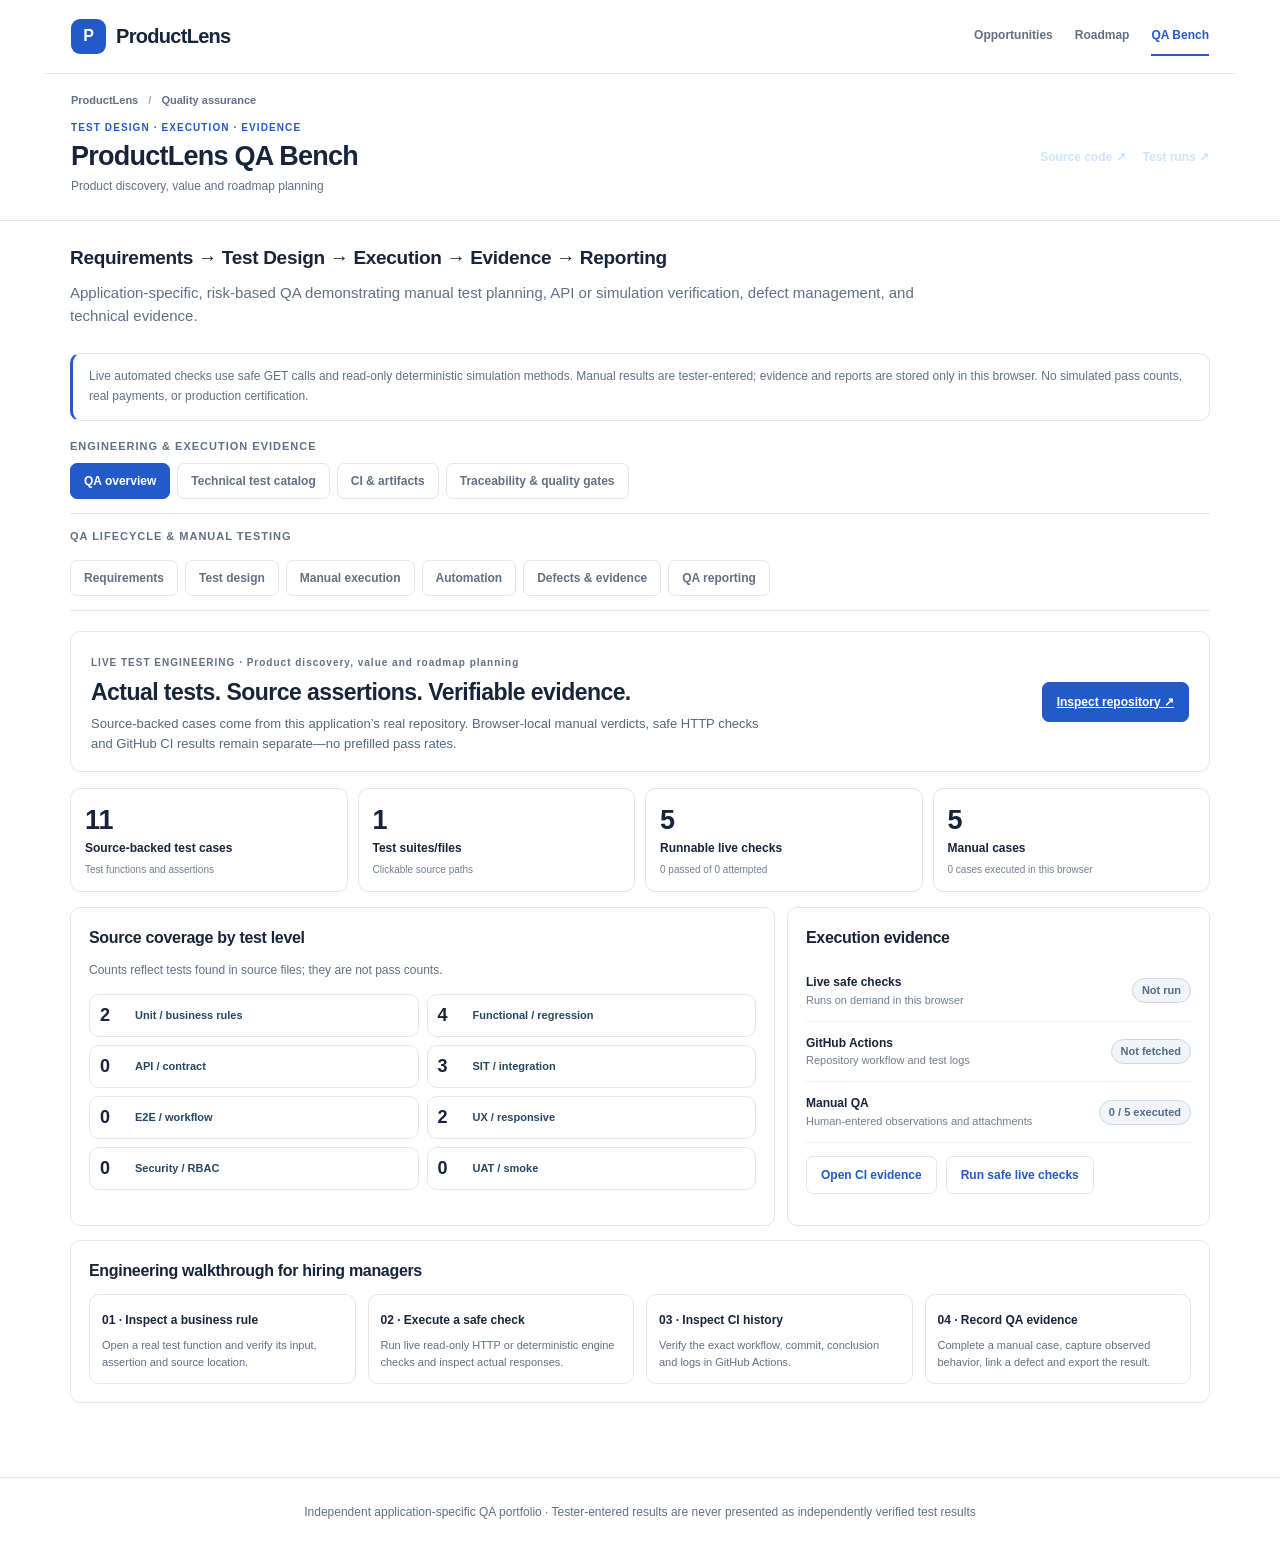
==== commit f10a5cf7: "Make QA Bench match existing ProductLens website typography, layout and navigation" ====
--- a/ProductLens/qa-bench.html
+++ b/ProductLens/qa-bench.html
@@ -42,7 +42,55 @@
 @media(max-width:780px){.tech-layout{grid-template-columns:1fr}.tech-walkthrough{grid-template-columns:repeat(2,minmax(0,1fr))}.tech-stats{grid-template-columns:repeat(2,minmax(0,1fr))}}
 @media(max-width:540px){.qa-tab-group .tabs{display:flex;flex-wrap:nowrap;overflow-x:auto;overscroll-behavior-x:contain;scroll-snap-type:x proximity;padding-bottom:9px}.qa-tab-group .tabs button{flex:0 0 auto;scroll-snap-align:start}.tech-hero{display:block!important;padding:15px!important}.tech-hero .btn{margin-top:12px}.tech-cat-grid{grid-template-columns:1fr}.tech-walkthrough{grid-template-columns:1fr}.tech-ci-header{align-items:flex-start;flex-direction:column}.tech-source summary{flex-direction:column;align-items:flex-start}.tech-stats{gap:8px}.tech-stat{padding:11px}}
 
-</style></head><body><header><div class="crumb"><a id="app-link" href="/">← Back to application</a> · <a id="source-link" target="_blank" rel="noopener noreferrer" href="#">Source code</a> · <a id="ci-link" target="_blank" rel="noopener noreferrer" href="#">CI runs</a></div><h1 id="project-title">QA Engineering Workbench</h1><div id="project-sub" class="sub"></div></header>
+
+/* QA Bench themed to ProductLens; existing test logic and content unchanged */
+:root{--ink:#17243a;--muted:#607087;--line:#e1e8f0;--blue:#235ac8;--bg:#fff;--paper:#fff;--qa-radius:10px}
+html,body{min-height:100%;overflow-x:clip}
+body{margin:0!important;background:#fff!important;color:#17243a!important;font:15px/1.55 -apple-system,BlinkMacSystemFont,"Segoe UI",Arial,sans-serif!important}
+a{color:#235ac8}
+.qa-site-header{background:#fff!important;color:#17243a!important;padding:0!important;border-bottom:1px solid #e1e8f0}
+.qa-site-bar{max-width:1190px;margin:0 auto;min-height:73px;padding:12px 26px;display:flex;align-items:center;justify-content:space-between;gap:20px}
+.qa-site-brand{display:flex;align-items:center;gap:10px;color:#17243a!important;text-decoration:none!important;white-space:nowrap;min-width:0}
+.qa-wordmark{font-size:20px;font-weight:800;letter-spacing:-.7px}
+.qa-brand-mark{display:grid;place-items:center;width:35px;height:35px;border-radius:9px;background:#235ac8;color:#fff;font-size:16px;font-weight:900;flex:0 0 35px}
+.qa-site-menu{display:flex;align-items:center;gap:22px;flex-wrap:wrap;color:#607087;font-size:12px;font-weight:700}
+.qa-site-menu a{color:inherit;text-decoration:none;padding:9px 0;border-bottom:2px solid transparent;white-space:nowrap}
+.qa-site-menu a:hover,.qa-site-menu a[aria-current=page]{color:#235ac8}
+.qa-site-menu a[aria-current=page]{border-color:#235ac8}
+.qa-section-head{max-width:1190px;margin:auto;padding:18px 26px 24px;border-top:1px solid #e1e8f0}
+.qa-breadcrumb{font-size:11px;color:#607087;font-weight:600;margin-bottom:11px}
+.qa-breadcrumb span{padding:0 7px;color:#9aa7b8}
+.qa-headings{display:flex;align-items:center;justify-content:space-between;gap:20px}
+.qa-headings h1{font-size:27px!important;font-weight:780;letter-spacing:-.75px;line-height:1.2;margin:4px 0 5px;color:#17243a}
+.qa-eyebrow{color:#235ac8;font-size:10px;font-weight:800;letter-spacing:1.1px}
+.qa-headings .sub{color:#607087;font-size:12px}
+.qa-source-links{display:flex;gap:17px;flex-wrap:wrap;font-size:12px;font-weight:650}
+.qa-source-links a{white-space:nowrap;text-decoration:none}
+.qa-site-notice{font-size:10px;letter-spacing:.5px;font-weight:750;text-align:center;padding:6px 12px;background:#162d53;color:#eef3fb}
+.qa-site-notice span{color:#bacce3;font-weight:400}
+.wrap{max-width:1190px;padding:22px 25px 60px}
+.intro{padding:0 0 12px}.intro h2{font-size:19px;letter-spacing:-.3px}
+.panel,.metric,.tech-stat{border-color:#e1e8f0!important;border-radius:10px!important;box-shadow:none!important;background:#fff!important}
+.note{background:#fff!important;border:1px solid #e1e8f0!important;border-left:3px solid #235ac8!important;color:#607087!important;border-radius:10px!important}
+.tech-workbench>.tech-hero{background:#fff!important;border:1px solid #e1e8f0!important;border-radius:10px!important;box-shadow:none!important;padding:17px 20px!important}
+.tech-hero h2{font-size:23px!important;letter-spacing:-.55px!important;line-height:1.25}
+.tech-kicker,.qa-tab-heading{color:#607087!important;letter-spacing:1px}
+.tech-stat strong,.tech-cat strong{color:#17243a!important}
+.tech-cat,.tech-walkthrough>div{background:#fff!important;border:1px solid #e1e8f0!important;border-radius:10px!important}
+.tech-tags>span,.tech-gate-metrics>span{background:#fff!important;color:#607087!important}
+.tabs button{background:#fff!important;color:#607087!important;border-color:#e1e8f0!important;border-radius:7px!important}
+.tabs button[aria-selected=true]{background:#235ac8!important;color:#fff!important;border-color:#235ac8!important}
+.btn{background:#235ac8!important;border-color:#235ac8!important;border-radius:7px!important}
+.btn.alt{background:#fff!important;color:#235ac8!important;border-color:#e1e8f0!important}
+input,select,textarea{border-color:#e1e8f0!important;border-radius:7px!important}
+table th{background:#fff!important;color:#607087!important}
+table td,table th{border-color:#e1e8f0!important}
+.tech-source pre{background:#1b2737;color:#eaf2fc}
+footer{border-color:#e1e8f0}
+@media(max-width:800px){.qa-site-bar{flex-wrap:wrap;gap:8px;padding:12px 16px}.qa-site-brand{flex:1 1 auto}.qa-site-menu{width:100%;flex-wrap:nowrap;gap:17px;overflow-x:auto;font-size:11px}.qa-section-head{padding:15px 17px}.qa-headings{flex-direction:column;align-items:flex-start;gap:10px}.wrap{padding:18px 14px 55px}.tech-hero h2{font-size:20px!important}}
+@media(max-width:480px){.qa-wordmark{font-size:17px}.qa-site-bar{min-height:60px}.qa-headings h1{font-size:23px!important}.qa-section-head{padding:14px}.qa-site-notice span{display:block}}
+
+</style></head><body><header class="qa-site-header"><div class="qa-site-bar"><a id="app-link" class="qa-site-brand" href="/"><span class="qa-brand-mark">P</span><span class="qa-wordmark">ProductLens</span></a><nav class="qa-site-menu" aria-label="ProductLens navigation"><a href="/#discovery">Opportunities</a><a href="/#roadmap">Roadmap</a><a href="/qa-bench.html" aria-current="page">QA Bench</a></nav></div><div class="qa-section-head"><div class="qa-breadcrumb">ProductLens <span>/</span> Quality assurance</div><div class="qa-headings"><div><div class="qa-eyebrow">TEST DESIGN · EXECUTION · EVIDENCE</div><h1 id="project-title">ProductLens QA Bench</h1><div id="project-sub" class="sub"></div></div><div class="qa-source-links"><a id="source-link" href="#" target="_blank" rel="noopener noreferrer">Source code ↗</a><a id="ci-link" href="#" target="_blank" rel="noopener noreferrer">Test runs ↗</a></div></div></div></header>
 <main class="wrap"><div class="intro"><h2>Requirements → Test Design → Execution → Evidence → Reporting</h2><p>Application-specific, risk-based QA demonstrating manual test planning, API or simulation verification, defect management, and technical evidence.</p></div><div class="note">Live automated checks use safe GET calls and read-only deterministic simulation methods. Manual results are tester-entered; evidence and reports are stored only in this browser. No simulated pass counts, real payments, or production certification.</div><div class="qa-tab-group"><div class="qa-tab-heading">Engineering & execution evidence</div><div class="tabs qa-eng-tabs" role="tablist" aria-label="Engineering evidence sections"><button data-tab="engineering" aria-selected="true">QA overview</button><button data-tab="catalog" aria-selected="false">Technical test catalog</button><button data-tab="ci" aria-selected="false">CI & artifacts</button><button data-tab="gates" aria-selected="false">Traceability & quality gates</button></div></div><div class="qa-tab-heading">QA lifecycle & manual testing</div><div class="tabs" role="tablist" aria-label="QA lifecycle sections"><button data-tab="requirements" aria-selected="true">Requirements</button><button data-tab="cases" aria-selected="false">Test design</button><button data-tab="manual" aria-selected="false">Manual execution</button><button data-tab="automation" aria-selected="false">Automation</button><button data-tab="defects" aria-selected="false">Defects & evidence</button><button data-tab="report" aria-selected="false">QA reporting</button></div><div id="notice" role="status" aria-live="polite"></div><div id="app"></div></main><footer>Independent application-specific QA portfolio · Tester-entered results are never presented as independently verified test results</footer>
 <script id="qa-config" type="application/json">{"name":"ProductLens","slug":"productlens","domain":"Product discovery, value and roadmap planning","url":"https://productlens-ab9d.onrender.com/","repository":"productlens","sourceUrl":"https://github.com/sachintechpro/productlens","sourceTestsUrl":"https://github.com/sachintechpro/productlens/tree/main/ProductLens/tests","ciUrl":"https://github.com/sachintechpro/productlens/actions","requirements":[{"id":"PL-R01","title":"Feature score and business-value formulas","risk":"P0","acceptance":"Priority and benefit calculations use documented reach, impact, confidence, adoption and effort assumptions.","clarify":"Which benefit assumptions have verified source data?"},{"id":"PL-R02","title":"Mandatory and dependent features","risk":"P0","acceptance":"Required dependencies cannot silently be omitted from scheduled roadmap.","clarify":"Which features must precede payments and policy servicing?"},{"id":"PL-R03","title":"Release capacity and sequencing","risk":"P0","acceptance":"Planned feature points must respect available release capacity or expose unscheduled work.","clarify":"What delivery capacity is realistically committed per PI?"},{"id":"PL-R04","title":"Roadmap risks and finance reporting","risk":"P1","acceptance":"Cost, payback, unmet dependencies and regulatory deadlines are visible in the recommendation.","clarify":"Which valuation overlaps may require de-duplication?"}],"cases":[{"id":"PL-T01","req":"PL-R01","title":"Validate feature priority scoring","level":"Unit / financial","priority":"P0","pre":"Load default feature catalog.","steps":"1. Select feature and note reach, impact, confidence, points.\n2. Independently recompute expected priority.\n3. Compare displayed score.\n4. Adjust confidence and repeat.","expected":"Scores change consistently with inputs and do not use unbounded confidence."},{"id":"PL-T02","req":"PL-R02","title":"Missing prerequisite blocks dependent delivery","level":"Negative / E2E","priority":"P0","pre":"Choose dependent policy or vehicle feature.","steps":"1. Select downstream feature.\n2. Remove its prerequisite.\n3. Generate release plan.\n4. Inspect dependency warnings.","expected":"Prerequisite constraints are enforced or clearly surfaced; no invisible bypass."},{"id":"PL-T03","req":"PL-R03","title":"Over-capacity release is identified","level":"Boundary / planning","priority":"P0","pre":"Initial planned capacity exists.","steps":"1. Select more features than one release can hold.\n2. Recalculate sequencing.\n3. Review unscheduled work and capacity gaps.","expected":"No plan quietly exceeds defined capacity without showing a constraint."},{"id":"PL-T04","req":"PL-R04","title":"Mandatory deadline conflicts","level":"SIT / governance","priority":"P1","pre":"Regulatory milestone modeled.","steps":"1. Change feature selection to delay mandatory scope.\n2. Inspect status and warnings.\n3. Restore prerequisite items.","expected":"Deadline risks and omitted mandatory items remain explicit."},{"id":"PL-T05","req":"PL-R04","title":"Benefit totals and payback reconcile","level":"Functional / analytics","priority":"P1","pre":"Baseline roadmap selected.","steps":"1. Record annual benefits and planned costs.\n2. Apply adoption multiplier.\n3. Compare summary payback and total benefits to per-feature calculations.","expected":"Financial indicators agree with assumptions without hiding overlapping benefits."}],"automatic":[{"id":"PL-A01","title":"Product roadmap UI returns HTML","kind":"http","path":"/","expectStatus":200,"contains":"ProductLens","level":"Production smoke"},{"id":"PL-A02","title":"Feature scoring module is served","kind":"http","path":"/engine.mjs","expectStatus":200,"contains":"score","level":"Source integrity"},{"id":"PL-A03","title":"Simulation returns release sequence","kind":"esm","module":"./engine.mjs","fn":"simulate","expectKey":"releases","expectType":"object","level":"Roadmap engine"},{"id":"PL-A04","title":"Simulation reports planned cost","kind":"esm","module":"./engine.mjs","fn":"simulate","expectKey":"plannedCost","expectType":"number","level":"Financial rules"},{"id":"PL-A05","title":"Simulation reports selected feature count","kind":"esm","module":"./engine.mjs","fn":"simulate","expectKey":"selectedCount","expectType":"number","level":"Portfolio rules"}],"caveats":"ProductLens is a portfolio simulation using fictional data. Live checks are safe and read-only; manual verdicts require actual execution and evidence.","technicalCases":[{"title":"baseline respects release capacity and prerequisite timing","file":"ProductLens/tests/engine.test.mjs","line":5,"excerpt":"const m=simulate();for(const r of m.releases){assert.ok(r.used\u003c=r.capacity);for(const id of r.items){const f=FEATURES.find(x=>x.id===id);for(const dep of f.dependsOn)assert.ok(m.features.find(x=>x.id===dep).release\u003cr.index);}}","category":"SIT / integration","framework":"Node.js test runner","sourceKind":"Test function","id":"SRC-001"},{"title":"mandatory access and accessibility must be targeted by release two","file":"ProductLens/tests/engine.test.mjs","line":8,"excerpt":"const m=simulate();assert.equal(m.mandatedDeadlineViolation,false);assert.equal(m.features.find(x=>x.id==='identity').release,1);assert.equal(m.features.find(x=>x.id==='accessibility').release,1);","category":"UX / responsive","framework":"Node.js test runner","sourceKind":"Test function","id":"SRC-002"},{"title":"missing mandatory feature causes red assessment","file":"ProductLens/tests/engine.test.mjs","line":11,"excerpt":"assert.equal(m.status,'RED');assert.ok(m.warnings.some(x=>x.includes('omitted')));});","category":"Functional / regression","framework":"Node.js test runner","sourceKind":"Test function","id":"SRC-003"},{"title":"missing selected prerequisite never schedules dependent","file":"ProductLens/tests/engine.test.mjs","line":12,"excerpt":"assert.equal(m.features.find(f=>f.id==='vehicle').release,null);assert.ok(m.unscheduled.some(x=>x.id==='vehicle'));});","category":"UX / responsive","framework":"Node.js test runner","sourceKind":"Test function","id":"SRC-004"},{"title":"reduced capacity creates unallocated backlog, not invisible over-allocation","file":"ProductLens/tests/engine.test.mjs","line":13,"excerpt":"assert.ok(m.unscheduled.length>0);assert.ok(m.releases.every(r=>r.used\u003c=r.capacity));});","category":"SIT / integration","framework":"Node.js test runner","sourceKind":"Test function","id":"SRC-005"},{"title":"zero capacity produces no planned cost or benefit","file":"ProductLens/tests/engine.test.mjs","line":14,"excerpt":"assert.equal(m.plannedCost,0);assert.equal(m.estimatedAnnualBenefit,0);assert.equal(m.paybackMonths,null);});","category":"SIT / integration","framework":"Node.js test runner","sourceKind":"Test function","id":"SRC-006"},{"title":"confidence and adoption assumptions influence benefits","file":"ProductLens/tests/engine.test.mjs","line":15,"excerpt":"assert.ok(simulate(s).estimatedAnnualBenefit\u003cbase);});","category":"Functional / regression","framework":"Node.js test runner","sourceKind":"Test function","id":"SRC-007"},{"title":"score accounts for effort, reach, impact and confidence","file":"ProductLens/tests/engine.test.mjs","line":16,"excerpt":"assert.equal(score(f),f.reach*f.impact*f.confidence/f.points);assert.ok(annualBenefit(f)>0);});","category":"Unit / business rules","framework":"Node.js test runner","sourceKind":"Test function","id":"SRC-008"},{"title":"models reject invalid scenarios","file":"ProductLens/tests/engine.test.mjs","line":17,"excerpt":"assert.throws(()=>simulate(s));s.capacity=[20,20,20];s.selected=['identity','identity'];assert.throws(()=>simulate(s));});","category":"Unit / business rules","framework":"Node.js test runner","sourceKind":"Test function","id":"SRC-009"},{"title":"input state remains unchanged","file":"ProductLens/tests/engine.test.mjs","line":18,"excerpt":"assert.equal(JSON.stringify(s),before);});","category":"Functional / regression","framework":"Node.js test runner","sourceKind":"Test function","id":"SRC-010"},{"title":"every subset of features schedules safely","file":"ProductLens/tests/engine.test.mjs","line":19,"excerpt":"assert.equal(new Set(allocated).size,allocated.length);assert.ok(allocated.every(id=>s.selected.includes(id)));assert.ok(m.releases.every(r=>r.used\u003c=r.capacity));}});","category":"Functional / regression","framework":"Node.js test runner","sourceKind":"Test function","id":"SRC-011"}],"suites":[{"file":"ProductLens/tests/engine.test.mjs","framework":"Node.js test runner","testCount":11,"category":"SIT / integration","error":null}],"workflows":[{"path":".github/workflows/engine-tests.yml","name":"ProductLens Business Rules and Scenario Tests","description":"Executes feature scoring, prerequisite, roadmap capacity and benefits tests"},{"path":".github/workflows/qa-bench.yml","name":"Application QA Bench Validation","description":"Validates QA Bench content and layout assets"}],"technicalCatalogGeneratedAt":"2026-11-13"}</script><script>
 (() => {
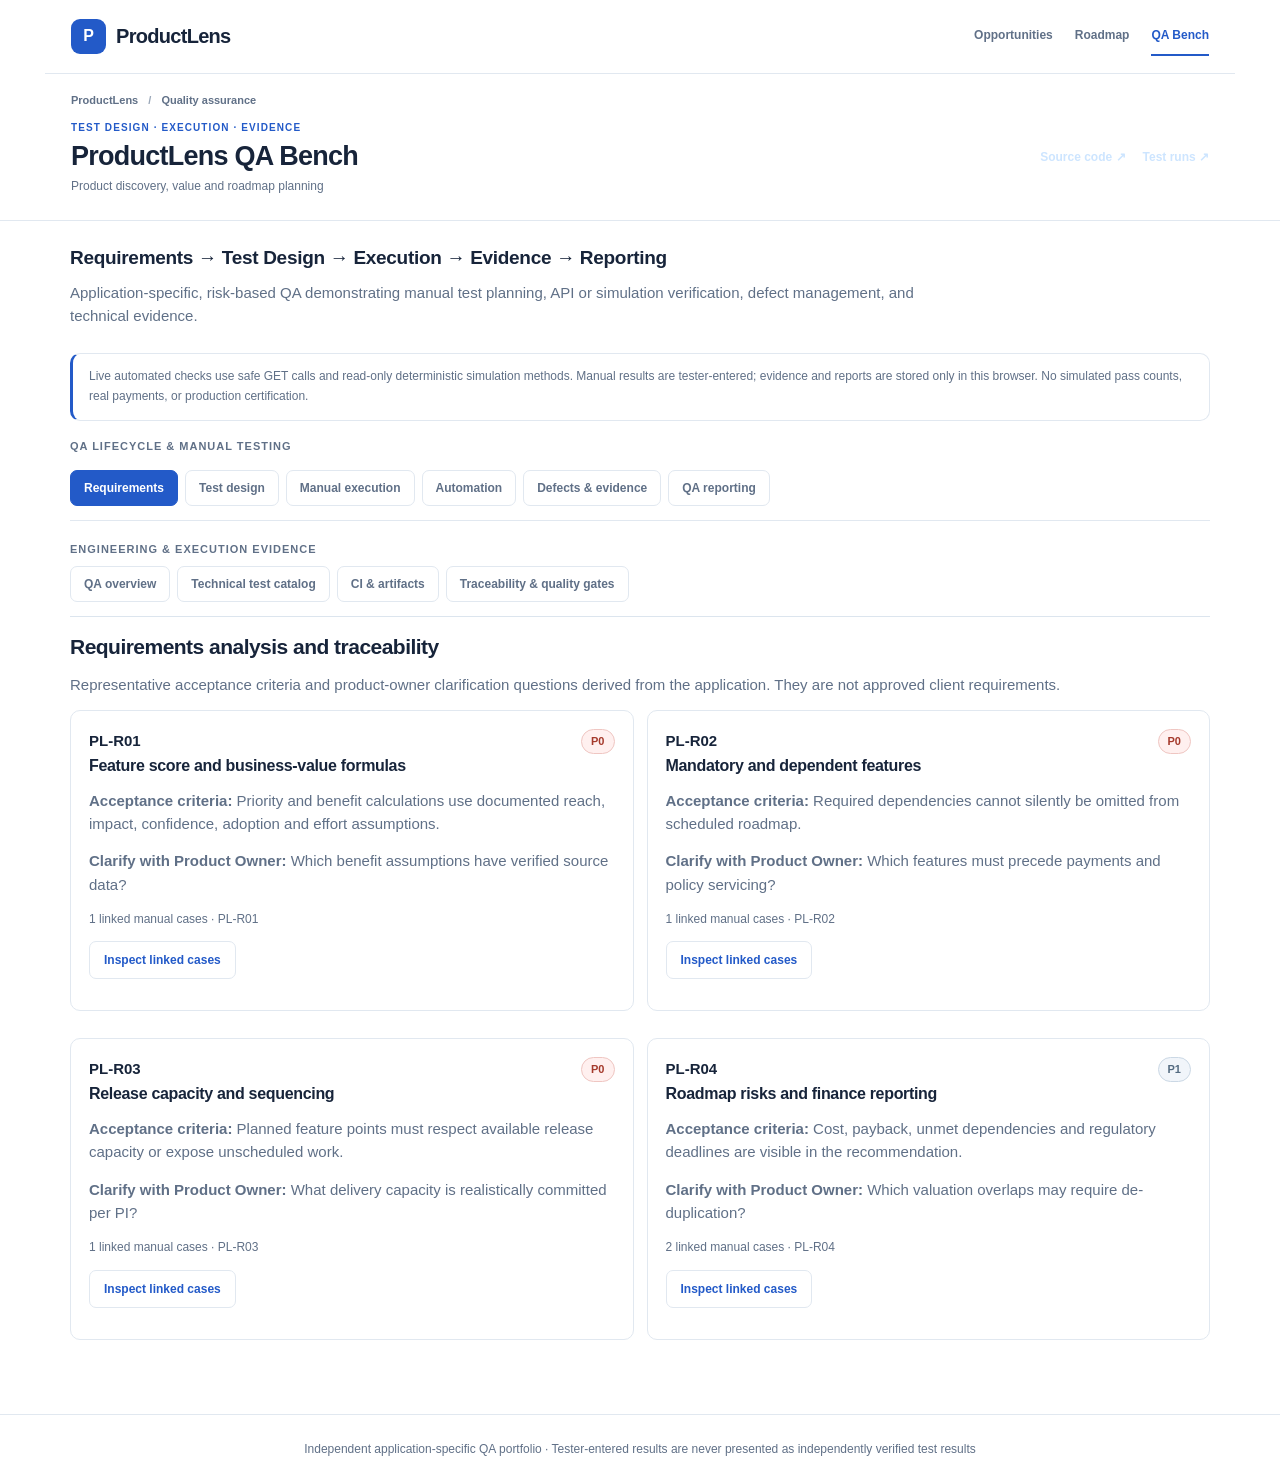
==== commit 5c0f9a8f: "Preserve QA lifecycle as default and move added technical evidence tabs below original process" ====
--- a/ProductLens/qa-bench.html
+++ b/ProductLens/qa-bench.html
@@ -91,14 +91,14 @@
 @media(max-width:480px){.qa-wordmark{font-size:17px}.qa-site-bar{min-height:60px}.qa-headings h1{font-size:23px!important}.qa-section-head{padding:14px}.qa-site-notice span{display:block}}
 
 </style></head><body><header class="qa-site-header"><div class="qa-site-bar"><a id="app-link" class="qa-site-brand" href="/"><span class="qa-brand-mark">P</span><span class="qa-wordmark">ProductLens</span></a><nav class="qa-site-menu" aria-label="ProductLens navigation"><a href="/#discovery">Opportunities</a><a href="/#roadmap">Roadmap</a><a href="/qa-bench.html" aria-current="page">QA Bench</a></nav></div><div class="qa-section-head"><div class="qa-breadcrumb">ProductLens <span>/</span> Quality assurance</div><div class="qa-headings"><div><div class="qa-eyebrow">TEST DESIGN · EXECUTION · EVIDENCE</div><h1 id="project-title">ProductLens QA Bench</h1><div id="project-sub" class="sub"></div></div><div class="qa-source-links"><a id="source-link" href="#" target="_blank" rel="noopener noreferrer">Source code ↗</a><a id="ci-link" href="#" target="_blank" rel="noopener noreferrer">Test runs ↗</a></div></div></div></header>
-<main class="wrap"><div class="intro"><h2>Requirements → Test Design → Execution → Evidence → Reporting</h2><p>Application-specific, risk-based QA demonstrating manual test planning, API or simulation verification, defect management, and technical evidence.</p></div><div class="note">Live automated checks use safe GET calls and read-only deterministic simulation methods. Manual results are tester-entered; evidence and reports are stored only in this browser. No simulated pass counts, real payments, or production certification.</div><div class="qa-tab-group"><div class="qa-tab-heading">Engineering & execution evidence</div><div class="tabs qa-eng-tabs" role="tablist" aria-label="Engineering evidence sections"><button data-tab="engineering" aria-selected="true">QA overview</button><button data-tab="catalog" aria-selected="false">Technical test catalog</button><button data-tab="ci" aria-selected="false">CI & artifacts</button><button data-tab="gates" aria-selected="false">Traceability & quality gates</button></div></div><div class="qa-tab-heading">QA lifecycle & manual testing</div><div class="tabs" role="tablist" aria-label="QA lifecycle sections"><button data-tab="requirements" aria-selected="true">Requirements</button><button data-tab="cases" aria-selected="false">Test design</button><button data-tab="manual" aria-selected="false">Manual execution</button><button data-tab="automation" aria-selected="false">Automation</button><button data-tab="defects" aria-selected="false">Defects & evidence</button><button data-tab="report" aria-selected="false">QA reporting</button></div><div id="notice" role="status" aria-live="polite"></div><div id="app"></div></main><footer>Independent application-specific QA portfolio · Tester-entered results are never presented as independently verified test results</footer>
+<main class="wrap"><div class="intro"><h2>Requirements → Test Design → Execution → Evidence → Reporting</h2><p>Application-specific, risk-based QA demonstrating manual test planning, API or simulation verification, defect management, and technical evidence.</p></div><div class="note">Live automated checks use safe GET calls and read-only deterministic simulation methods. Manual results are tester-entered; evidence and reports are stored only in this browser. No simulated pass counts, real payments, or production certification.</div><div class="qa-tab-heading">QA lifecycle & manual testing</div><div class="tabs" role="tablist" aria-label="QA lifecycle sections"><button data-tab="requirements" aria-selected="true">Requirements</button><button data-tab="cases" aria-selected="false">Test design</button><button data-tab="manual" aria-selected="false">Manual execution</button><button data-tab="automation" aria-selected="false">Automation</button><button data-tab="defects" aria-selected="false">Defects & evidence</button><button data-tab="report" aria-selected="false">QA reporting</button></div><div class="qa-tab-group"><div class="qa-tab-heading">Engineering & execution evidence</div><div class="tabs qa-eng-tabs" role="tablist" aria-label="Engineering evidence sections"><button data-tab="engineering" aria-selected="false">QA overview</button><button data-tab="catalog" aria-selected="false">Technical test catalog</button><button data-tab="ci" aria-selected="false">CI & artifacts</button><button data-tab="gates" aria-selected="false">Traceability & quality gates</button></div></div><div id="notice" role="status" aria-live="polite"></div><div id="app"></div></main><footer>Independent application-specific QA portfolio · Tester-entered results are never presented as independently verified test results</footer>
 <script id="qa-config" type="application/json">{"name":"ProductLens","slug":"productlens","domain":"Product discovery, value and roadmap planning","url":"https://productlens-ab9d.onrender.com/","repository":"productlens","sourceUrl":"https://github.com/sachintechpro/productlens","sourceTestsUrl":"https://github.com/sachintechpro/productlens/tree/main/ProductLens/tests","ciUrl":"https://github.com/sachintechpro/productlens/actions","requirements":[{"id":"PL-R01","title":"Feature score and business-value formulas","risk":"P0","acceptance":"Priority and benefit calculations use documented reach, impact, confidence, adoption and effort assumptions.","clarify":"Which benefit assumptions have verified source data?"},{"id":"PL-R02","title":"Mandatory and dependent features","risk":"P0","acceptance":"Required dependencies cannot silently be omitted from scheduled roadmap.","clarify":"Which features must precede payments and policy servicing?"},{"id":"PL-R03","title":"Release capacity and sequencing","risk":"P0","acceptance":"Planned feature points must respect available release capacity or expose unscheduled work.","clarify":"What delivery capacity is realistically committed per PI?"},{"id":"PL-R04","title":"Roadmap risks and finance reporting","risk":"P1","acceptance":"Cost, payback, unmet dependencies and regulatory deadlines are visible in the recommendation.","clarify":"Which valuation overlaps may require de-duplication?"}],"cases":[{"id":"PL-T01","req":"PL-R01","title":"Validate feature priority scoring","level":"Unit / financial","priority":"P0","pre":"Load default feature catalog.","steps":"1. Select feature and note reach, impact, confidence, points.\n2. Independently recompute expected priority.\n3. Compare displayed score.\n4. Adjust confidence and repeat.","expected":"Scores change consistently with inputs and do not use unbounded confidence."},{"id":"PL-T02","req":"PL-R02","title":"Missing prerequisite blocks dependent delivery","level":"Negative / E2E","priority":"P0","pre":"Choose dependent policy or vehicle feature.","steps":"1. Select downstream feature.\n2. Remove its prerequisite.\n3. Generate release plan.\n4. Inspect dependency warnings.","expected":"Prerequisite constraints are enforced or clearly surfaced; no invisible bypass."},{"id":"PL-T03","req":"PL-R03","title":"Over-capacity release is identified","level":"Boundary / planning","priority":"P0","pre":"Initial planned capacity exists.","steps":"1. Select more features than one release can hold.\n2. Recalculate sequencing.\n3. Review unscheduled work and capacity gaps.","expected":"No plan quietly exceeds defined capacity without showing a constraint."},{"id":"PL-T04","req":"PL-R04","title":"Mandatory deadline conflicts","level":"SIT / governance","priority":"P1","pre":"Regulatory milestone modeled.","steps":"1. Change feature selection to delay mandatory scope.\n2. Inspect status and warnings.\n3. Restore prerequisite items.","expected":"Deadline risks and omitted mandatory items remain explicit."},{"id":"PL-T05","req":"PL-R04","title":"Benefit totals and payback reconcile","level":"Functional / analytics","priority":"P1","pre":"Baseline roadmap selected.","steps":"1. Record annual benefits and planned costs.\n2. Apply adoption multiplier.\n3. Compare summary payback and total benefits to per-feature calculations.","expected":"Financial indicators agree with assumptions without hiding overlapping benefits."}],"automatic":[{"id":"PL-A01","title":"Product roadmap UI returns HTML","kind":"http","path":"/","expectStatus":200,"contains":"ProductLens","level":"Production smoke"},{"id":"PL-A02","title":"Feature scoring module is served","kind":"http","path":"/engine.mjs","expectStatus":200,"contains":"score","level":"Source integrity"},{"id":"PL-A03","title":"Simulation returns release sequence","kind":"esm","module":"./engine.mjs","fn":"simulate","expectKey":"releases","expectType":"object","level":"Roadmap engine"},{"id":"PL-A04","title":"Simulation reports planned cost","kind":"esm","module":"./engine.mjs","fn":"simulate","expectKey":"plannedCost","expectType":"number","level":"Financial rules"},{"id":"PL-A05","title":"Simulation reports selected feature count","kind":"esm","module":"./engine.mjs","fn":"simulate","expectKey":"selectedCount","expectType":"number","level":"Portfolio rules"}],"caveats":"ProductLens is a portfolio simulation using fictional data. Live checks are safe and read-only; manual verdicts require actual execution and evidence.","technicalCases":[{"title":"baseline respects release capacity and prerequisite timing","file":"ProductLens/tests/engine.test.mjs","line":5,"excerpt":"const m=simulate();for(const r of m.releases){assert.ok(r.used\u003c=r.capacity);for(const id of r.items){const f=FEATURES.find(x=>x.id===id);for(const dep of f.dependsOn)assert.ok(m.features.find(x=>x.id===dep).release\u003cr.index);}}","category":"SIT / integration","framework":"Node.js test runner","sourceKind":"Test function","id":"SRC-001"},{"title":"mandatory access and accessibility must be targeted by release two","file":"ProductLens/tests/engine.test.mjs","line":8,"excerpt":"const m=simulate();assert.equal(m.mandatedDeadlineViolation,false);assert.equal(m.features.find(x=>x.id==='identity').release,1);assert.equal(m.features.find(x=>x.id==='accessibility').release,1);","category":"UX / responsive","framework":"Node.js test runner","sourceKind":"Test function","id":"SRC-002"},{"title":"missing mandatory feature causes red assessment","file":"ProductLens/tests/engine.test.mjs","line":11,"excerpt":"assert.equal(m.status,'RED');assert.ok(m.warnings.some(x=>x.includes('omitted')));});","category":"Functional / regression","framework":"Node.js test runner","sourceKind":"Test function","id":"SRC-003"},{"title":"missing selected prerequisite never schedules dependent","file":"ProductLens/tests/engine.test.mjs","line":12,"excerpt":"assert.equal(m.features.find(f=>f.id==='vehicle').release,null);assert.ok(m.unscheduled.some(x=>x.id==='vehicle'));});","category":"UX / responsive","framework":"Node.js test runner","sourceKind":"Test function","id":"SRC-004"},{"title":"reduced capacity creates unallocated backlog, not invisible over-allocation","file":"ProductLens/tests/engine.test.mjs","line":13,"excerpt":"assert.ok(m.unscheduled.length>0);assert.ok(m.releases.every(r=>r.used\u003c=r.capacity));});","category":"SIT / integration","framework":"Node.js test runner","sourceKind":"Test function","id":"SRC-005"},{"title":"zero capacity produces no planned cost or benefit","file":"ProductLens/tests/engine.test.mjs","line":14,"excerpt":"assert.equal(m.plannedCost,0);assert.equal(m.estimatedAnnualBenefit,0);assert.equal(m.paybackMonths,null);});","category":"SIT / integration","framework":"Node.js test runner","sourceKind":"Test function","id":"SRC-006"},{"title":"confidence and adoption assumptions influence benefits","file":"ProductLens/tests/engine.test.mjs","line":15,"excerpt":"assert.ok(simulate(s).estimatedAnnualBenefit\u003cbase);});","category":"Functional / regression","framework":"Node.js test runner","sourceKind":"Test function","id":"SRC-007"},{"title":"score accounts for effort, reach, impact and confidence","file":"ProductLens/tests/engine.test.mjs","line":16,"excerpt":"assert.equal(score(f),f.reach*f.impact*f.confidence/f.points);assert.ok(annualBenefit(f)>0);});","category":"Unit / business rules","framework":"Node.js test runner","sourceKind":"Test function","id":"SRC-008"},{"title":"models reject invalid scenarios","file":"ProductLens/tests/engine.test.mjs","line":17,"excerpt":"assert.throws(()=>simulate(s));s.capacity=[20,20,20];s.selected=['identity','identity'];assert.throws(()=>simulate(s));});","category":"Unit / business rules","framework":"Node.js test runner","sourceKind":"Test function","id":"SRC-009"},{"title":"input state remains unchanged","file":"ProductLens/tests/engine.test.mjs","line":18,"excerpt":"assert.equal(JSON.stringify(s),before);});","category":"Functional / regression","framework":"Node.js test runner","sourceKind":"Test function","id":"SRC-010"},{"title":"every subset of features schedules safely","file":"ProductLens/tests/engine.test.mjs","line":19,"excerpt":"assert.equal(new Set(allocated).size,allocated.length);assert.ok(allocated.every(id=>s.selected.includes(id)));assert.ok(m.releases.every(r=>r.used\u003c=r.capacity));}});","category":"Functional / regression","framework":"Node.js test runner","sourceKind":"Test function","id":"SRC-011"}],"suites":[{"file":"ProductLens/tests/engine.test.mjs","framework":"Node.js test runner","testCount":11,"category":"SIT / integration","error":null}],"workflows":[{"path":".github/workflows/engine-tests.yml","name":"ProductLens Business Rules and Scenario Tests","description":"Executes feature scoring, prerequisite, roadmap capacity and benefits tests"},{"path":".github/workflows/qa-bench.yml","name":"Application QA Bench Validation","description":"Validates QA Bench content and layout assets"}],"technicalCatalogGeneratedAt":"2026-11-13"}</script><script>
 (() => {
 'use strict';
 const C=JSON.parse(document.getElementById('qa-config').textContent);
 const KEY='qa-bench:'+C.slug+':v1';let state={executions:[],defects:[],evidence:[],customCases:[],auto:{}};
 try{const p=JSON.parse(localStorage.getItem(KEY)||'{}');if(p&&typeof p==='object'){for(const k of Object.keys(state))if(p[k]&& (Array.isArray(state[k])?Array.isArray(p[k]):typeof p[k]==='object'))state[k]=p[k];}}catch{}
-let tab='engineering',selected=(C.cases[0]||{}).id||'',showCase='',running=false;
+let tab='requirements',selected=(C.cases[0]||{}).id||'',showCase='',running=false;
 const esc=s=>String(s==null?'':s).replace(/[&<>"']/g,ch=>({'&':'&amp;','<':'&lt;','>':'&gt;','"':'&quot;','\'':'&#39;'}[ch]));
 const fmt=x=>esc(JSON.stringify(x,null,2));const cases=()=>[...C.cases,...state.customCases];
 const latest=id=>state.executions.find(x=>x.caseId===id);
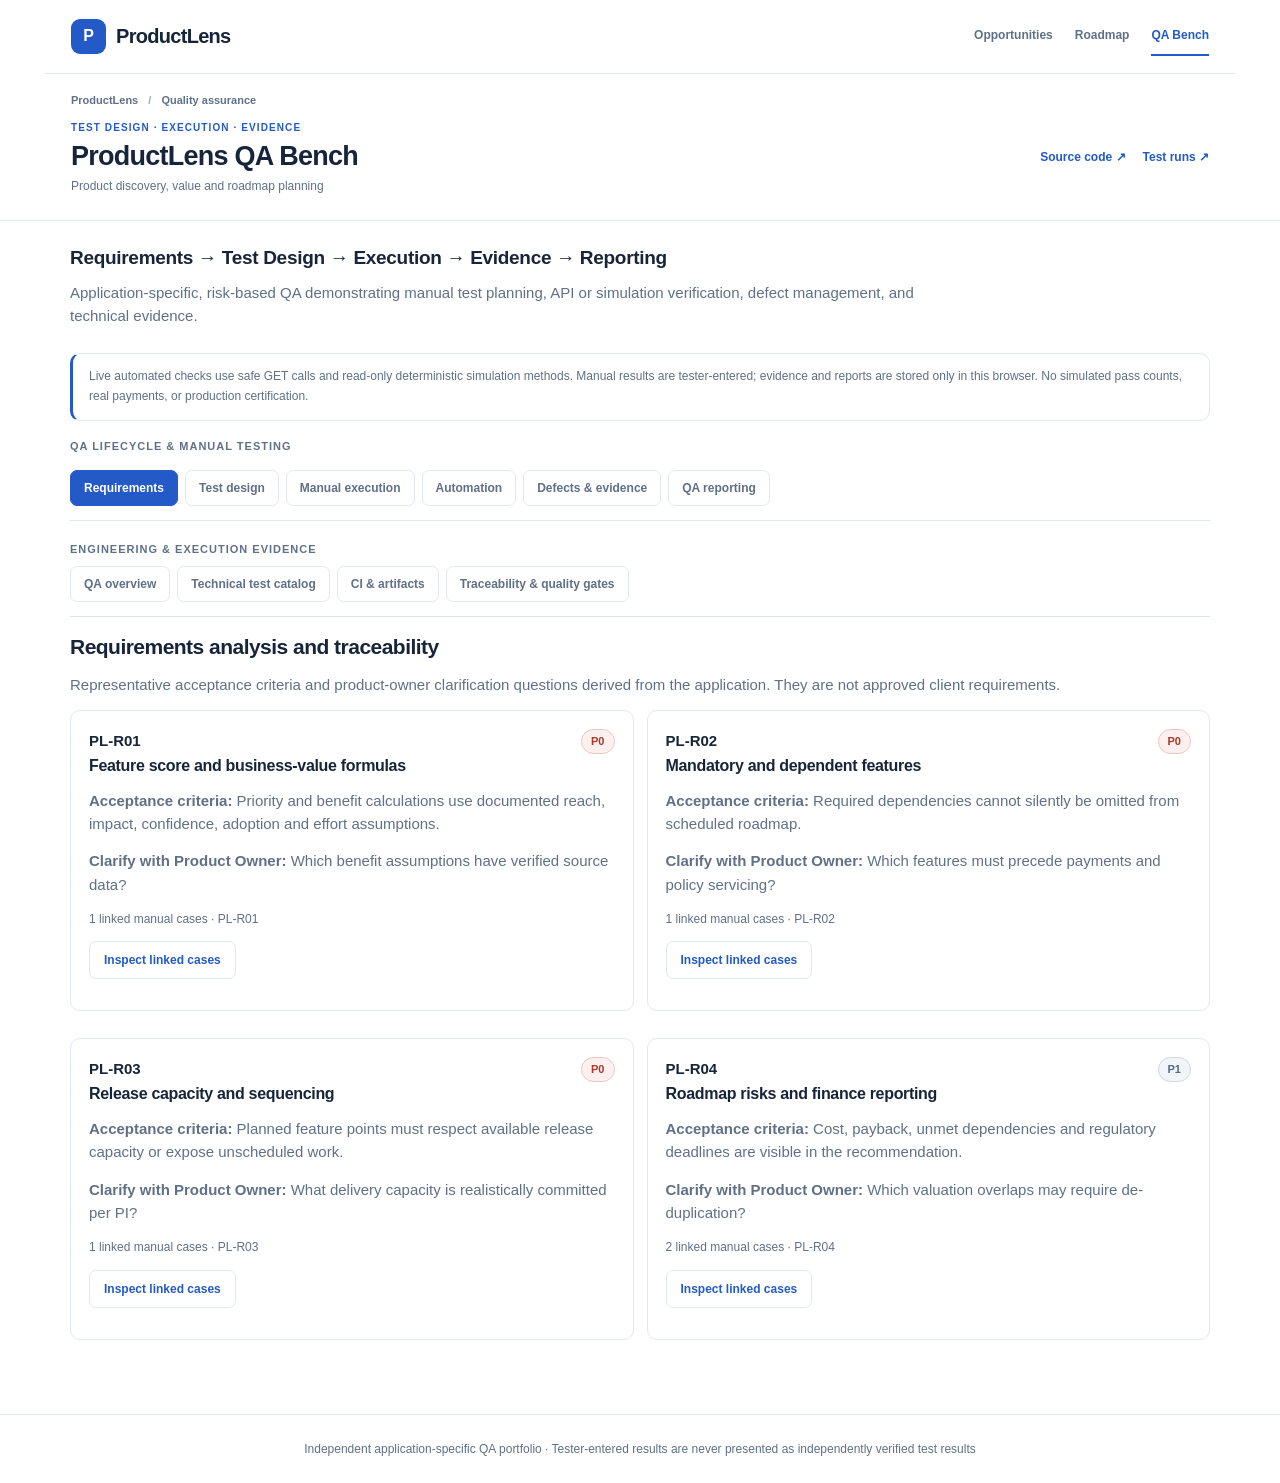
==== commit b3a8fe77: "Fix mobile QA tab clipping and restore readable site-matched source/CI links" ====
--- a/ProductLens/qa-bench.html
+++ b/ProductLens/qa-bench.html
@@ -90,6 +90,14 @@
 @media(max-width:800px){.qa-site-bar{flex-wrap:wrap;gap:8px;padding:12px 16px}.qa-site-brand{flex:1 1 auto}.qa-site-menu{width:100%;flex-wrap:nowrap;gap:17px;overflow-x:auto;font-size:11px}.qa-section-head{padding:15px 17px}.qa-headings{flex-direction:column;align-items:flex-start;gap:10px}.wrap{padding:18px 14px 55px}.tech-hero h2{font-size:20px!important}}
 @media(max-width:480px){.qa-wordmark{font-size:17px}.qa-site-bar{min-height:60px}.qa-headings h1{font-size:23px!important}.qa-section-head{padding:14px}.qa-site-notice span{display:block}}
 
+
+/* Final site-matched mobile navigation and link contrast adjustments */
+.qa-site-header .qa-source-links a{color:var(--blue)!important}
+.qa-site-header .qa-source-links a:hover{text-decoration:underline}
+@media(max-width:540px){
+  .qa-tab-group .tabs{display:grid!important;grid-template-columns:repeat(2,minmax(0,1fr))!important;gap:7px!important;overflow:visible!important;scroll-snap-type:none!important}
+  .qa-tab-group .tabs button{flex:initial!important;min-width:0!important;white-space:normal!important;line-height:1.25!important;min-height:42px!important;padding:8px 7px!important;text-align:center!important}
+}
 </style></head><body><header class="qa-site-header"><div class="qa-site-bar"><a id="app-link" class="qa-site-brand" href="/"><span class="qa-brand-mark">P</span><span class="qa-wordmark">ProductLens</span></a><nav class="qa-site-menu" aria-label="ProductLens navigation"><a href="/#discovery">Opportunities</a><a href="/#roadmap">Roadmap</a><a href="/qa-bench.html" aria-current="page">QA Bench</a></nav></div><div class="qa-section-head"><div class="qa-breadcrumb">ProductLens <span>/</span> Quality assurance</div><div class="qa-headings"><div><div class="qa-eyebrow">TEST DESIGN · EXECUTION · EVIDENCE</div><h1 id="project-title">ProductLens QA Bench</h1><div id="project-sub" class="sub"></div></div><div class="qa-source-links"><a id="source-link" href="#" target="_blank" rel="noopener noreferrer">Source code ↗</a><a id="ci-link" href="#" target="_blank" rel="noopener noreferrer">Test runs ↗</a></div></div></div></header>
 <main class="wrap"><div class="intro"><h2>Requirements → Test Design → Execution → Evidence → Reporting</h2><p>Application-specific, risk-based QA demonstrating manual test planning, API or simulation verification, defect management, and technical evidence.</p></div><div class="note">Live automated checks use safe GET calls and read-only deterministic simulation methods. Manual results are tester-entered; evidence and reports are stored only in this browser. No simulated pass counts, real payments, or production certification.</div><div class="qa-tab-heading">QA lifecycle & manual testing</div><div class="tabs" role="tablist" aria-label="QA lifecycle sections"><button data-tab="requirements" aria-selected="true">Requirements</button><button data-tab="cases" aria-selected="false">Test design</button><button data-tab="manual" aria-selected="false">Manual execution</button><button data-tab="automation" aria-selected="false">Automation</button><button data-tab="defects" aria-selected="false">Defects & evidence</button><button data-tab="report" aria-selected="false">QA reporting</button></div><div class="qa-tab-group"><div class="qa-tab-heading">Engineering & execution evidence</div><div class="tabs qa-eng-tabs" role="tablist" aria-label="Engineering evidence sections"><button data-tab="engineering" aria-selected="false">QA overview</button><button data-tab="catalog" aria-selected="false">Technical test catalog</button><button data-tab="ci" aria-selected="false">CI & artifacts</button><button data-tab="gates" aria-selected="false">Traceability & quality gates</button></div></div><div id="notice" role="status" aria-live="polite"></div><div id="app"></div></main><footer>Independent application-specific QA portfolio · Tester-entered results are never presented as independently verified test results</footer>
 <script id="qa-config" type="application/json">{"name":"ProductLens","slug":"productlens","domain":"Product discovery, value and roadmap planning","url":"https://productlens-ab9d.onrender.com/","repository":"productlens","sourceUrl":"https://github.com/sachintechpro/productlens","sourceTestsUrl":"https://github.com/sachintechpro/productlens/tree/main/ProductLens/tests","ciUrl":"https://github.com/sachintechpro/productlens/actions","requirements":[{"id":"PL-R01","title":"Feature score and business-value formulas","risk":"P0","acceptance":"Priority and benefit calculations use documented reach, impact, confidence, adoption and effort assumptions.","clarify":"Which benefit assumptions have verified source data?"},{"id":"PL-R02","title":"Mandatory and dependent features","risk":"P0","acceptance":"Required dependencies cannot silently be omitted from scheduled roadmap.","clarify":"Which features must precede payments and policy servicing?"},{"id":"PL-R03","title":"Release capacity and sequencing","risk":"P0","acceptance":"Planned feature points must respect available release capacity or expose unscheduled work.","clarify":"What delivery capacity is realistically committed per PI?"},{"id":"PL-R04","title":"Roadmap risks and finance reporting","risk":"P1","acceptance":"Cost, payback, unmet dependencies and regulatory deadlines are visible in the recommendation.","clarify":"Which valuation overlaps may require de-duplication?"}],"cases":[{"id":"PL-T01","req":"PL-R01","title":"Validate feature priority scoring","level":"Unit / financial","priority":"P0","pre":"Load default feature catalog.","steps":"1. Select feature and note reach, impact, confidence, points.\n2. Independently recompute expected priority.\n3. Compare displayed score.\n4. Adjust confidence and repeat.","expected":"Scores change consistently with inputs and do not use unbounded confidence."},{"id":"PL-T02","req":"PL-R02","title":"Missing prerequisite blocks dependent delivery","level":"Negative / E2E","priority":"P0","pre":"Choose dependent policy or vehicle feature.","steps":"1. Select downstream feature.\n2. Remove its prerequisite.\n3. Generate release plan.\n4. Inspect dependency warnings.","expected":"Prerequisite constraints are enforced or clearly surfaced; no invisible bypass."},{"id":"PL-T03","req":"PL-R03","title":"Over-capacity release is identified","level":"Boundary / planning","priority":"P0","pre":"Initial planned capacity exists.","steps":"1. Select more features than one release can hold.\n2. Recalculate sequencing.\n3. Review unscheduled work and capacity gaps.","expected":"No plan quietly exceeds defined capacity without showing a constraint."},{"id":"PL-T04","req":"PL-R04","title":"Mandatory deadline conflicts","level":"SIT / governance","priority":"P1","pre":"Regulatory milestone modeled.","steps":"1. Change feature selection to delay mandatory scope.\n2. Inspect status and warnings.\n3. Restore prerequisite items.","expected":"Deadline risks and omitted mandatory items remain explicit."},{"id":"PL-T05","req":"PL-R04","title":"Benefit totals and payback reconcile","level":"Functional / analytics","priority":"P1","pre":"Baseline roadmap selected.","steps":"1. Record annual benefits and planned costs.\n2. Apply adoption multiplier.\n3. Compare summary payback and total benefits to per-feature calculations.","expected":"Financial indicators agree with assumptions without hiding overlapping benefits."}],"automatic":[{"id":"PL-A01","title":"Product roadmap UI returns HTML","kind":"http","path":"/","expectStatus":200,"contains":"ProductLens","level":"Production smoke"},{"id":"PL-A02","title":"Feature scoring module is served","kind":"http","path":"/engine.mjs","expectStatus":200,"contains":"score","level":"Source integrity"},{"id":"PL-A03","title":"Simulation returns release sequence","kind":"esm","module":"./engine.mjs","fn":"simulate","expectKey":"releases","expectType":"object","level":"Roadmap engine"},{"id":"PL-A04","title":"Simulation reports planned cost","kind":"esm","module":"./engine.mjs","fn":"simulate","expectKey":"plannedCost","expectType":"number","level":"Financial rules"},{"id":"PL-A05","title":"Simulation reports selected feature count","kind":"esm","module":"./engine.mjs","fn":"simulate","expectKey":"selectedCount","expectType":"number","level":"Portfolio rules"}],"caveats":"ProductLens is a portfolio simulation using fictional data. Live checks are safe and read-only; manual verdicts require actual execution and evidence.","technicalCases":[{"title":"baseline respects release capacity and prerequisite timing","file":"ProductLens/tests/engine.test.mjs","line":5,"excerpt":"const m=simulate();for(const r of m.releases){assert.ok(r.used\u003c=r.capacity);for(const id of r.items){const f=FEATURES.find(x=>x.id===id);for(const dep of f.dependsOn)assert.ok(m.features.find(x=>x.id===dep).release\u003cr.index);}}","category":"SIT / integration","framework":"Node.js test runner","sourceKind":"Test function","id":"SRC-001"},{"title":"mandatory access and accessibility must be targeted by release two","file":"ProductLens/tests/engine.test.mjs","line":8,"excerpt":"const m=simulate();assert.equal(m.mandatedDeadlineViolation,false);assert.equal(m.features.find(x=>x.id==='identity').release,1);assert.equal(m.features.find(x=>x.id==='accessibility').release,1);","category":"UX / responsive","framework":"Node.js test runner","sourceKind":"Test function","id":"SRC-002"},{"title":"missing mandatory feature causes red assessment","file":"ProductLens/tests/engine.test.mjs","line":11,"excerpt":"assert.equal(m.status,'RED');assert.ok(m.warnings.some(x=>x.includes('omitted')));});","category":"Functional / regression","framework":"Node.js test runner","sourceKind":"Test function","id":"SRC-003"},{"title":"missing selected prerequisite never schedules dependent","file":"ProductLens/tests/engine.test.mjs","line":12,"excerpt":"assert.equal(m.features.find(f=>f.id==='vehicle').release,null);assert.ok(m.unscheduled.some(x=>x.id==='vehicle'));});","category":"UX / responsive","framework":"Node.js test runner","sourceKind":"Test function","id":"SRC-004"},{"title":"reduced capacity creates unallocated backlog, not invisible over-allocation","file":"ProductLens/tests/engine.test.mjs","line":13,"excerpt":"assert.ok(m.unscheduled.length>0);assert.ok(m.releases.every(r=>r.used\u003c=r.capacity));});","category":"SIT / integration","framework":"Node.js test runner","sourceKind":"Test function","id":"SRC-005"},{"title":"zero capacity produces no planned cost or benefit","file":"ProductLens/tests/engine.test.mjs","line":14,"excerpt":"assert.equal(m.plannedCost,0);assert.equal(m.estimatedAnnualBenefit,0);assert.equal(m.paybackMonths,null);});","category":"SIT / integration","framework":"Node.js test runner","sourceKind":"Test function","id":"SRC-006"},{"title":"confidence and adoption assumptions influence benefits","file":"ProductLens/tests/engine.test.mjs","line":15,"excerpt":"assert.ok(simulate(s).estimatedAnnualBenefit\u003cbase);});","category":"Functional / regression","framework":"Node.js test runner","sourceKind":"Test function","id":"SRC-007"},{"title":"score accounts for effort, reach, impact and confidence","file":"ProductLens/tests/engine.test.mjs","line":16,"excerpt":"assert.equal(score(f),f.reach*f.impact*f.confidence/f.points);assert.ok(annualBenefit(f)>0);});","category":"Unit / business rules","framework":"Node.js test runner","sourceKind":"Test function","id":"SRC-008"},{"title":"models reject invalid scenarios","file":"ProductLens/tests/engine.test.mjs","line":17,"excerpt":"assert.throws(()=>simulate(s));s.capacity=[20,20,20];s.selected=['identity','identity'];assert.throws(()=>simulate(s));});","category":"Unit / business rules","framework":"Node.js test runner","sourceKind":"Test function","id":"SRC-009"},{"title":"input state remains unchanged","file":"ProductLens/tests/engine.test.mjs","line":18,"excerpt":"assert.equal(JSON.stringify(s),before);});","category":"Functional / regression","framework":"Node.js test runner","sourceKind":"Test function","id":"SRC-010"},{"title":"every subset of features schedules safely","file":"ProductLens/tests/engine.test.mjs","line":19,"excerpt":"assert.equal(new Set(allocated).size,allocated.length);assert.ok(allocated.every(id=>s.selected.includes(id)));assert.ok(m.releases.every(r=>r.used\u003c=r.capacity));}});","category":"Functional / regression","framework":"Node.js test runner","sourceKind":"Test function","id":"SRC-011"}],"suites":[{"file":"ProductLens/tests/engine.test.mjs","framework":"Node.js test runner","testCount":11,"category":"SIT / integration","error":null}],"workflows":[{"path":".github/workflows/engine-tests.yml","name":"ProductLens Business Rules and Scenario Tests","description":"Executes feature scoring, prerequisite, roadmap capacity and benefits tests"},{"path":".github/workflows/qa-bench.yml","name":"Application QA Bench Validation","description":"Validates QA Bench content and layout assets"}],"technicalCatalogGeneratedAt":"2026-11-13"}</script><script>
